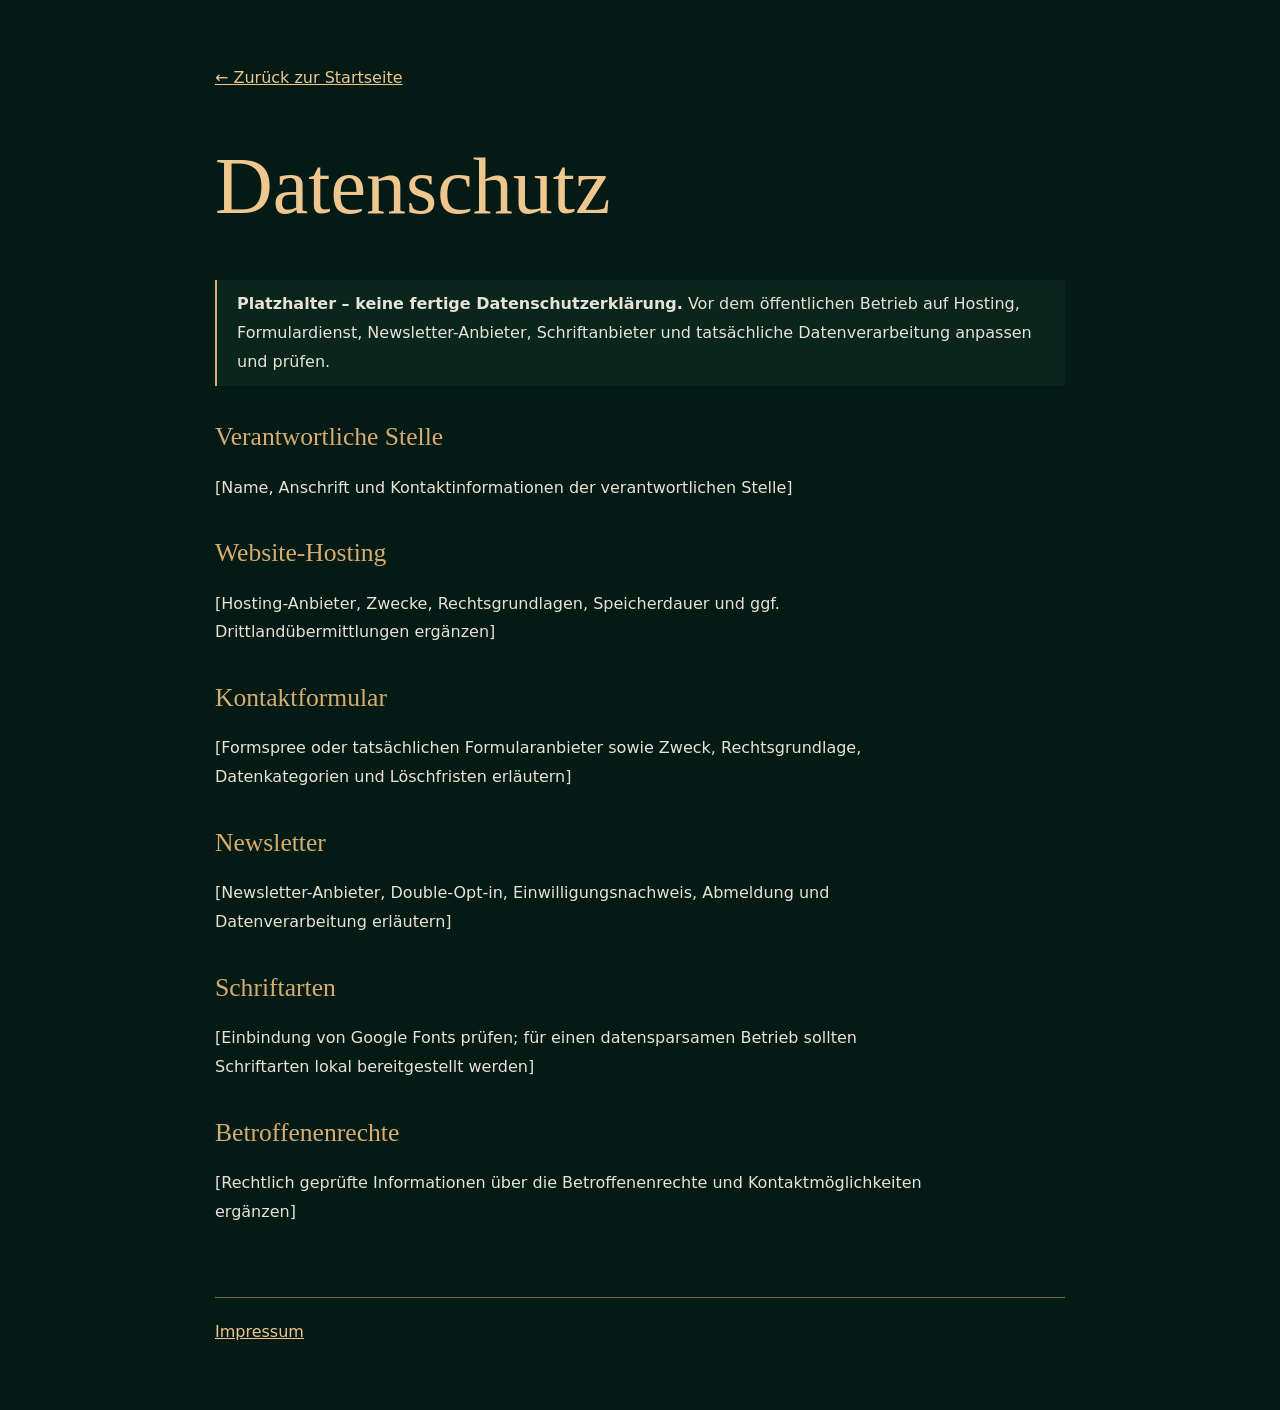
==== datenschutz.html @ e6fae236 "feat: responsive Jule Rothe website with automated portfolio gallery" ====
<!doctype html>
<html lang="de"><head><meta charset="utf-8"><meta name="viewport" content="width=device-width,initial-scale=1"><meta name="robots" content="noindex"><title>Datenschutz | Jule Rothe</title><style>
  :root{color-scheme:dark}body{margin:0;background:#041a15;color:#e8e2d7;font:16px/1.8 system-ui,sans-serif}
  .wrap{max-width:850px;margin:0 auto;padding:64px 24px}
  h1{font:500 clamp(3rem,8vw,5rem)/1 Georgia,serif;color:#efc68d}
  h2{color:#d6ac70;font:500 1.6rem Georgia,serif;margin-top:36px}
  a{color:#efc68d}p{max-width:70ch}.note{border-left:2px solid #d6ac70;padding:10px 20px;background:#09251c}
  footer{border-top:1px solid #7c694d;margin-top:70px;padding-top:20px}
</style></head>
<body><div class="wrap"><a href="./index.html">← Zurück zur Startseite</a><h1>Datenschutz</h1>
<div class="note"><strong>Platzhalter – keine fertige Datenschutzerklärung.</strong> Vor dem öffentlichen Betrieb auf Hosting, Formulardienst, Newsletter-Anbieter, Schriftanbieter und tatsächliche Datenverarbeitung anpassen und prüfen.</div>
<h2>Verantwortliche Stelle</h2><p>[Name, Anschrift und Kontaktinformationen der verantwortlichen Stelle]</p>
<h2>Website-Hosting</h2><p>[Hosting-Anbieter, Zwecke, Rechtsgrundlagen, Speicherdauer und ggf. Drittlandübermittlungen ergänzen]</p>
<h2>Kontaktformular</h2><p>[Formspree oder tatsächlichen Formularanbieter sowie Zweck, Rechtsgrundlage, Datenkategorien und Löschfristen erläutern]</p>
<h2>Newsletter</h2><p>[Newsletter-Anbieter, Double-Opt-in, Einwilligungsnachweis, Abmeldung und Datenverarbeitung erläutern]</p>
<h2>Schriftarten</h2><p>[Einbindung von Google Fonts prüfen; für einen datensparsamen Betrieb sollten Schriftarten lokal bereitgestellt werden]</p>
<h2>Betroffenenrechte</h2><p>[Rechtlich geprüfte Informationen über die Betroffenenrechte und Kontaktmöglichkeiten ergänzen]</p>
<footer><a href="./impressum.html">Impressum</a></footer></div></body></html>
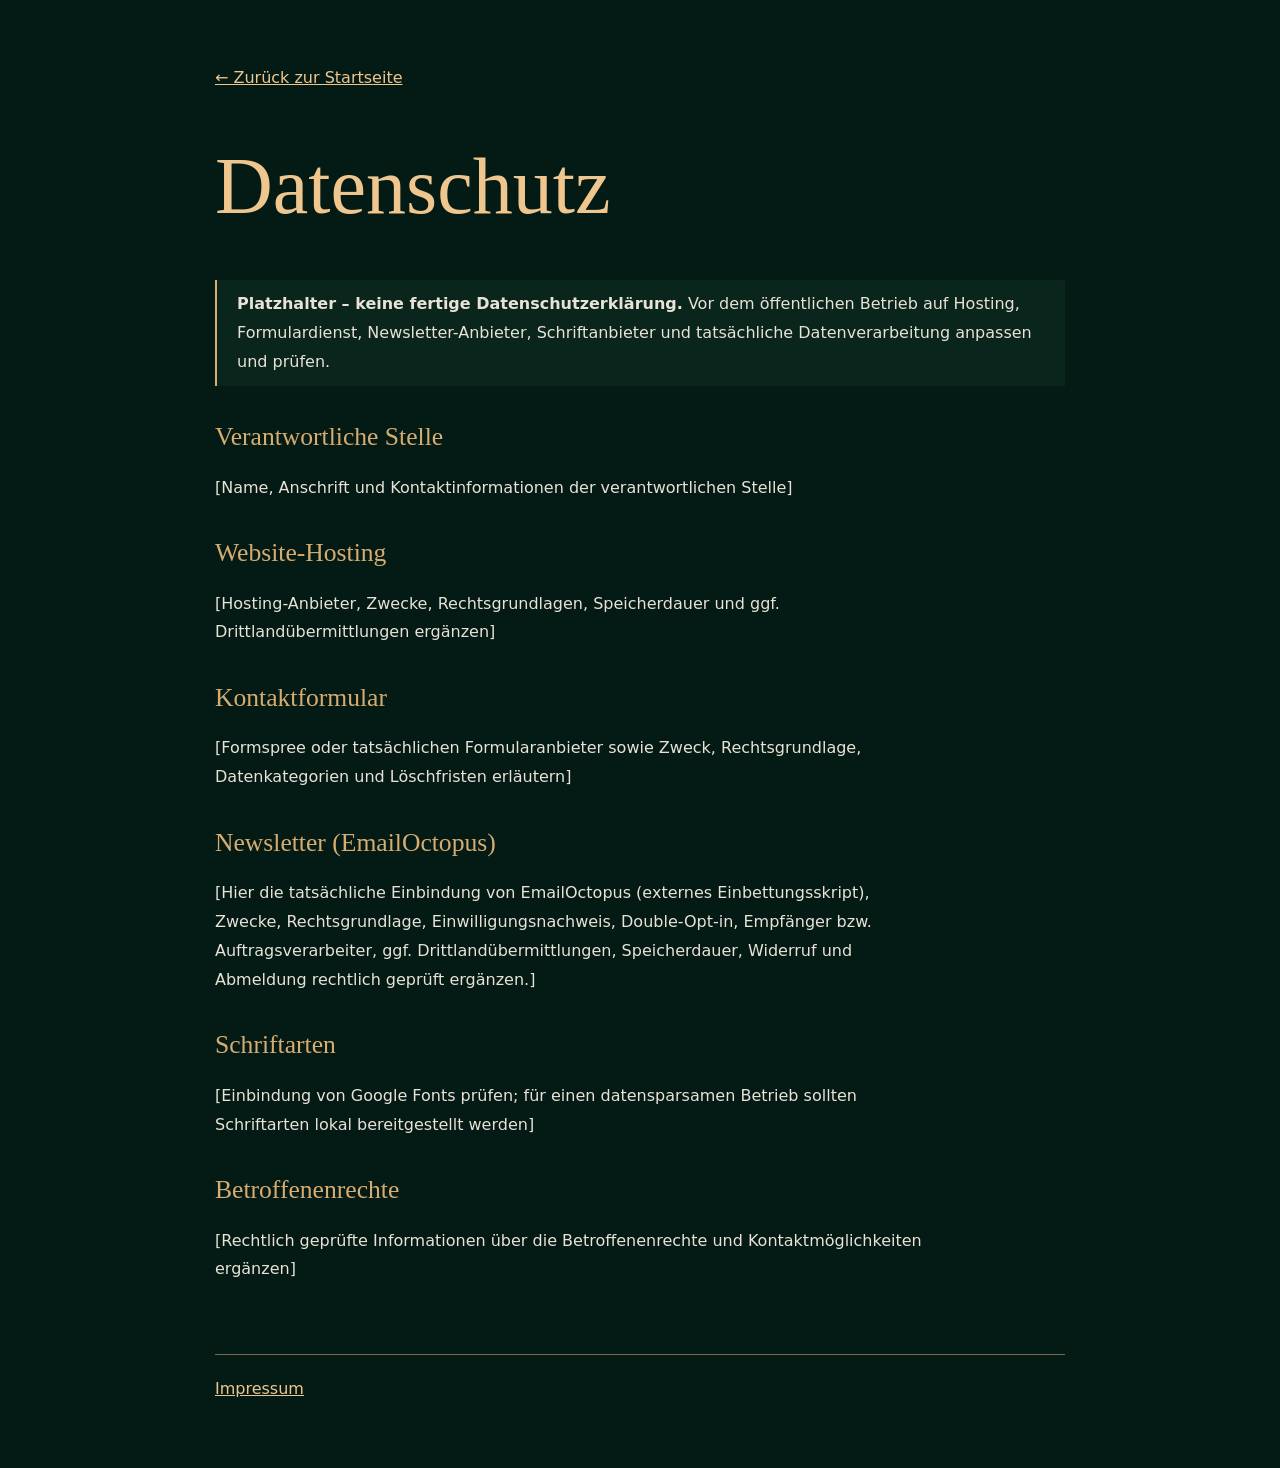
==== commit a119084c: "feat: integrate EmailOctopus newsletter inline signup form" ====
--- a/datenschutz.html
+++ b/datenschutz.html
@@ -12,7 +12,7 @@
 <h2>Verantwortliche Stelle</h2><p>[Name, Anschrift und Kontaktinformationen der verantwortlichen Stelle]</p>
 <h2>Website-Hosting</h2><p>[Hosting-Anbieter, Zwecke, Rechtsgrundlagen, Speicherdauer und ggf. Drittlandübermittlungen ergänzen]</p>
 <h2>Kontaktformular</h2><p>[Formspree oder tatsächlichen Formularanbieter sowie Zweck, Rechtsgrundlage, Datenkategorien und Löschfristen erläutern]</p>
-<h2>Newsletter</h2><p>[Newsletter-Anbieter, Double-Opt-in, Einwilligungsnachweis, Abmeldung und Datenverarbeitung erläutern]</p>
+<h2>Newsletter (EmailOctopus)</h2><p>[Hier die tatsächliche Einbindung von EmailOctopus (externes Einbettungsskript), Zwecke, Rechtsgrundlage, Einwilligungsnachweis, Double-Opt-in, Empfänger bzw. Auftragsverarbeiter, ggf. Drittlandübermittlungen, Speicherdauer, Widerruf und Abmeldung rechtlich geprüft ergänzen.]</p>
 <h2>Schriftarten</h2><p>[Einbindung von Google Fonts prüfen; für einen datensparsamen Betrieb sollten Schriftarten lokal bereitgestellt werden]</p>
 <h2>Betroffenenrechte</h2><p>[Rechtlich geprüfte Informationen über die Betroffenenrechte und Kontaktmöglichkeiten ergänzen]</p>
 <footer><a href="./impressum.html">Impressum</a></footer></div></body></html>
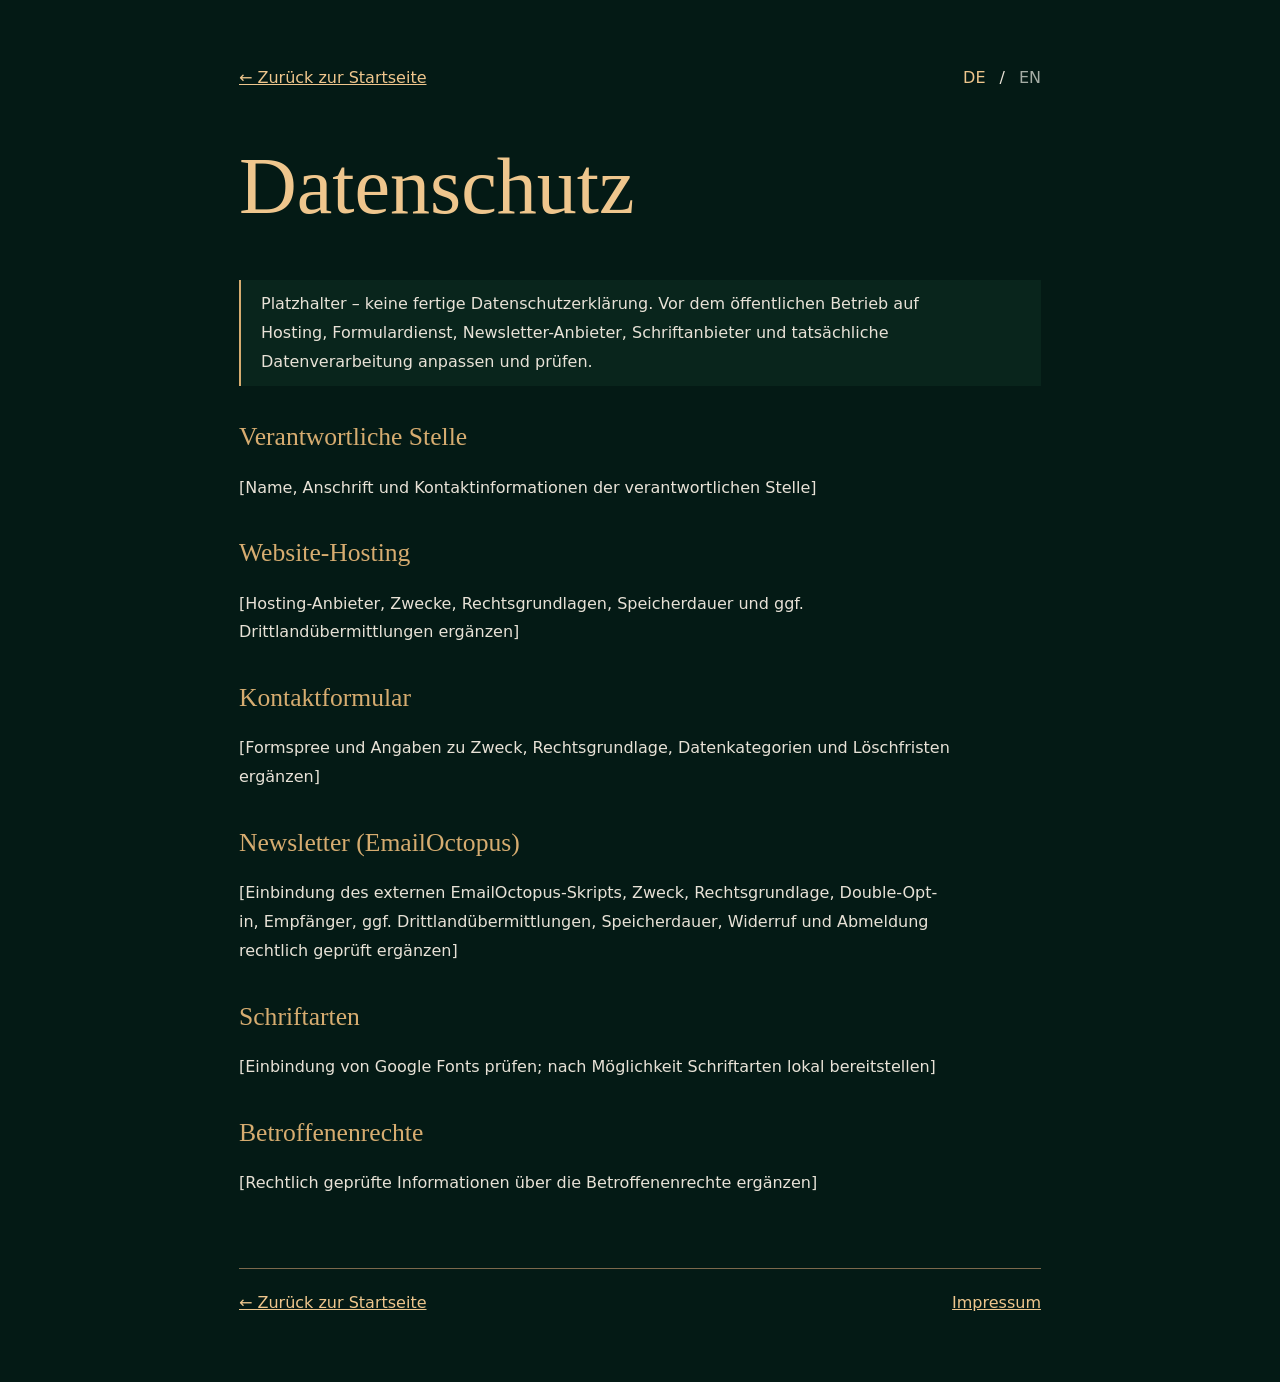
==== commit f37225a3: "feat: bilingual DE/EN website with JSON translations and locale-aware gallery (#4)" ====
--- a/datenschutz.html
+++ b/datenschutz.html
@@ -1,18 +1,41 @@
 <!doctype html>
-<html lang="de"><head><meta charset="utf-8"><meta name="viewport" content="width=device-width,initial-scale=1"><meta name="robots" content="noindex"><title>Datenschutz | Jule Rothe</title><style>
-  :root{color-scheme:dark}body{margin:0;background:#041a15;color:#e8e2d7;font:16px/1.8 system-ui,sans-serif}
-  .wrap{max-width:850px;margin:0 auto;padding:64px 24px}
-  h1{font:500 clamp(3rem,8vw,5rem)/1 Georgia,serif;color:#efc68d}
-  h2{color:#d6ac70;font:500 1.6rem Georgia,serif;margin-top:36px}
-  a{color:#efc68d}p{max-width:70ch}.note{border-left:2px solid #d6ac70;padding:10px 20px;background:#09251c}
-  footer{border-top:1px solid #7c694d;margin-top:70px;padding-top:20px}
-</style></head>
-<body><div class="wrap"><a href="./index.html">← Zurück zur Startseite</a><h1>Datenschutz</h1>
-<div class="note"><strong>Platzhalter – keine fertige Datenschutzerklärung.</strong> Vor dem öffentlichen Betrieb auf Hosting, Formulardienst, Newsletter-Anbieter, Schriftanbieter und tatsächliche Datenverarbeitung anpassen und prüfen.</div>
-<h2>Verantwortliche Stelle</h2><p>[Name, Anschrift und Kontaktinformationen der verantwortlichen Stelle]</p>
-<h2>Website-Hosting</h2><p>[Hosting-Anbieter, Zwecke, Rechtsgrundlagen, Speicherdauer und ggf. Drittlandübermittlungen ergänzen]</p>
-<h2>Kontaktformular</h2><p>[Formspree oder tatsächlichen Formularanbieter sowie Zweck, Rechtsgrundlage, Datenkategorien und Löschfristen erläutern]</p>
-<h2>Newsletter (EmailOctopus)</h2><p>[Hier die tatsächliche Einbindung von EmailOctopus (externes Einbettungsskript), Zwecke, Rechtsgrundlage, Einwilligungsnachweis, Double-Opt-in, Empfänger bzw. Auftragsverarbeiter, ggf. Drittlandübermittlungen, Speicherdauer, Widerruf und Abmeldung rechtlich geprüft ergänzen.]</p>
-<h2>Schriftarten</h2><p>[Einbindung von Google Fonts prüfen; für einen datensparsamen Betrieb sollten Schriftarten lokal bereitgestellt werden]</p>
-<h2>Betroffenenrechte</h2><p>[Rechtlich geprüfte Informationen über die Betroffenenrechte und Kontaktmöglichkeiten ergänzen]</p>
-<footer><a href="./impressum.html">Impressum</a></footer></div></body></html>+<html lang="de"><head>
+<meta charset="utf-8"><meta name="viewport" content="width=device-width,initial-scale=1">
+<meta name="robots" content="noindex"><title>Datenschutz | Jule Rothe</title>
+<style>:root{color-scheme:dark}
+*{box-sizing:border-box}
+body{margin:0;background:#041a15;color:#e8e2d7;font:16px/1.8 system-ui,sans-serif}
+.wrap{max-width:850px;margin:0 auto;padding:64px 24px}
+h1{font:500 clamp(3rem,8vw,5rem)/1 Georgia,serif;color:#efc68d}
+h2{color:#d6ac70;font:500 1.6rem Georgia,serif;margin-top:36px}
+a{color:#efc68d}
+p{max-width:70ch;white-space:pre-line}
+.note{border-left:2px solid #d6ac70;padding:10px 20px;background:#09251c}
+.note p{margin:0}
+footer{border-top:1px solid #7c694d;margin-top:70px;padding-top:20px;display:flex;justify-content:space-between;gap:14px;flex-wrap:wrap}
+.language-switch{display:flex;align-items:center;gap:14px}
+.language-switch a{color:#a5ada5;text-decoration:none}
+.language-switch a[aria-current="true"],.language-switch a:hover{color:#efc68d}
+header{display:flex;align-items:center;justify-content:space-between;gap:20px;flex-wrap:wrap}
+</style>
+<script type="module" src="./i18n.js"></script>
+</head><body data-page-title="legal.privacy.title">
+<div class="wrap">
+<header><a href="./index.html" data-localized-link data-i18n="legal.home">← Zurück zur Startseite</a>
+<div class="language-switch" role="group" data-i18n-aria-label="language.label" aria-label="Sprache wählen">
+<a href="?lang=de" data-lang-switch="de" lang="de" hreflang="de" data-i18n-aria-label="language.de" aria-label="Deutsch" aria-current="true">DE</a>
+<span aria-hidden="true">/</span><a href="?lang=en" data-lang-switch="en" lang="en" hreflang="en" data-i18n-aria-label="language.en" aria-label="Englisch">EN</a>
+</div></header>
+<main>
+<h1 data-i18n="legal.privacy.title">Datenschutz</h1>
+<div class="note"><p data-i18n="legal.privacy.warning">Platzhalter – keine fertige Datenschutzerklärung. Vor dem öffentlichen Betrieb auf Hosting, Formulardienst, Newsletter-Anbieter, Schriftanbieter und tatsächliche Datenverarbeitung anpassen und prüfen.</p></div>
+<section><h2 data-i18n="legal.privacy.ownerHeading">Verantwortliche Stelle</h2><p data-i18n="legal.privacy.ownerText">[Name, Anschrift und Kontaktinformationen der verantwortlichen Stelle]</p></section>
+<section><h2 data-i18n="legal.privacy.hostingHeading">Website-Hosting</h2><p data-i18n="legal.privacy.hostingText">[Hosting-Anbieter, Zwecke, Rechtsgrundlagen, Speicherdauer und ggf. Drittlandübermittlungen ergänzen]</p></section>
+<section><h2 data-i18n="legal.privacy.contactHeading">Kontaktformular</h2><p data-i18n="legal.privacy.contactText">[Formspree und Angaben zu Zweck, Rechtsgrundlage, Datenkategorien und Löschfristen ergänzen]</p></section>
+<section><h2 data-i18n="legal.privacy.newsletterHeading">Newsletter (EmailOctopus)</h2><p data-i18n="legal.privacy.newsletterText">[Einbindung des externen EmailOctopus-Skripts, Zweck, Rechtsgrundlage, Double-Opt-in, Empfänger, ggf. Drittlandübermittlungen, Speicherdauer, Widerruf und Abmeldung rechtlich geprüft ergänzen]</p></section>
+<section><h2 data-i18n="legal.privacy.fontsHeading">Schriftarten</h2><p data-i18n="legal.privacy.fontsText">[Einbindung von Google Fonts prüfen; nach Möglichkeit Schriftarten lokal bereitstellen]</p></section>
+<section><h2 data-i18n="legal.privacy.rightsHeading">Betroffenenrechte</h2><p data-i18n="legal.privacy.rightsText">[Rechtlich geprüfte Informationen über die Betroffenenrechte ergänzen]</p></section>
+</main>
+<footer><a href="./index.html" data-localized-link data-i18n="legal.home">← Zurück zur Startseite</a>
+<a href="./impressum.html" data-localized-link data-i18n="footer.imprint">Impressum</a></footer>
+</div></body></html>
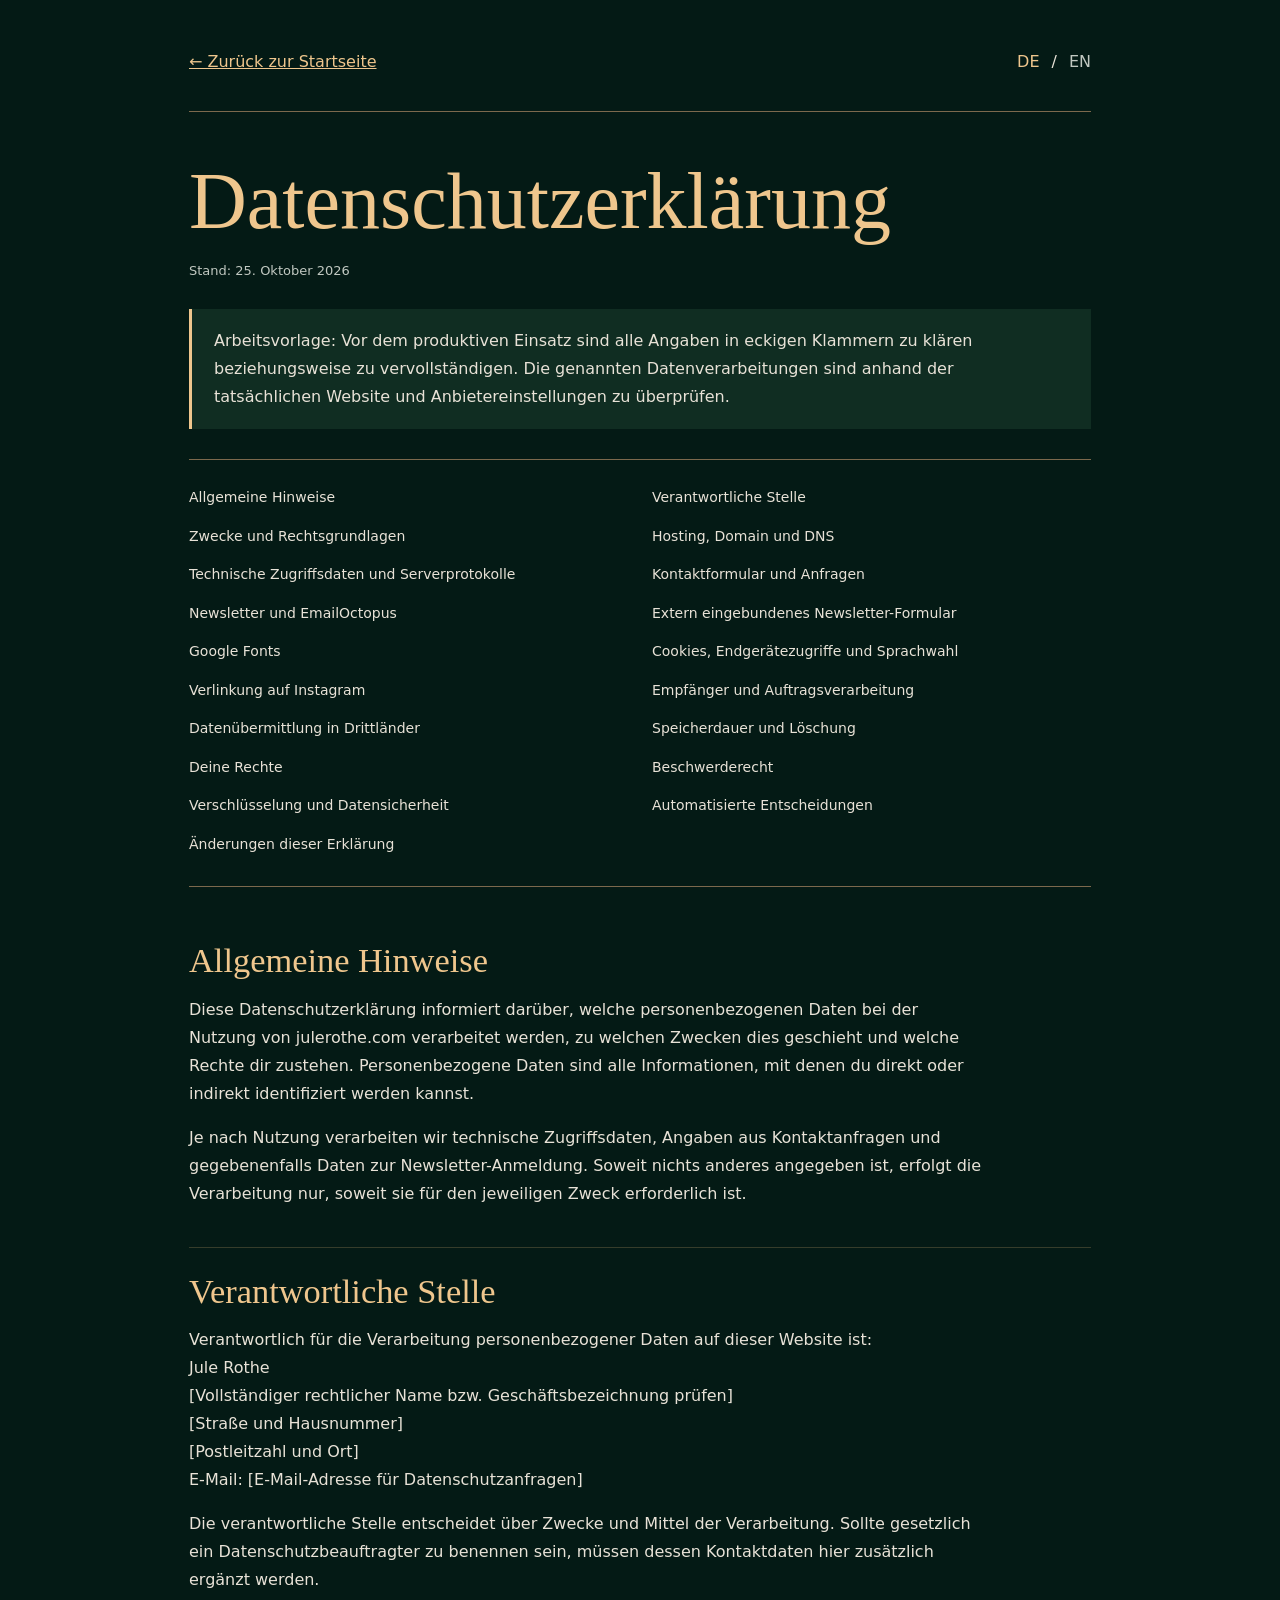
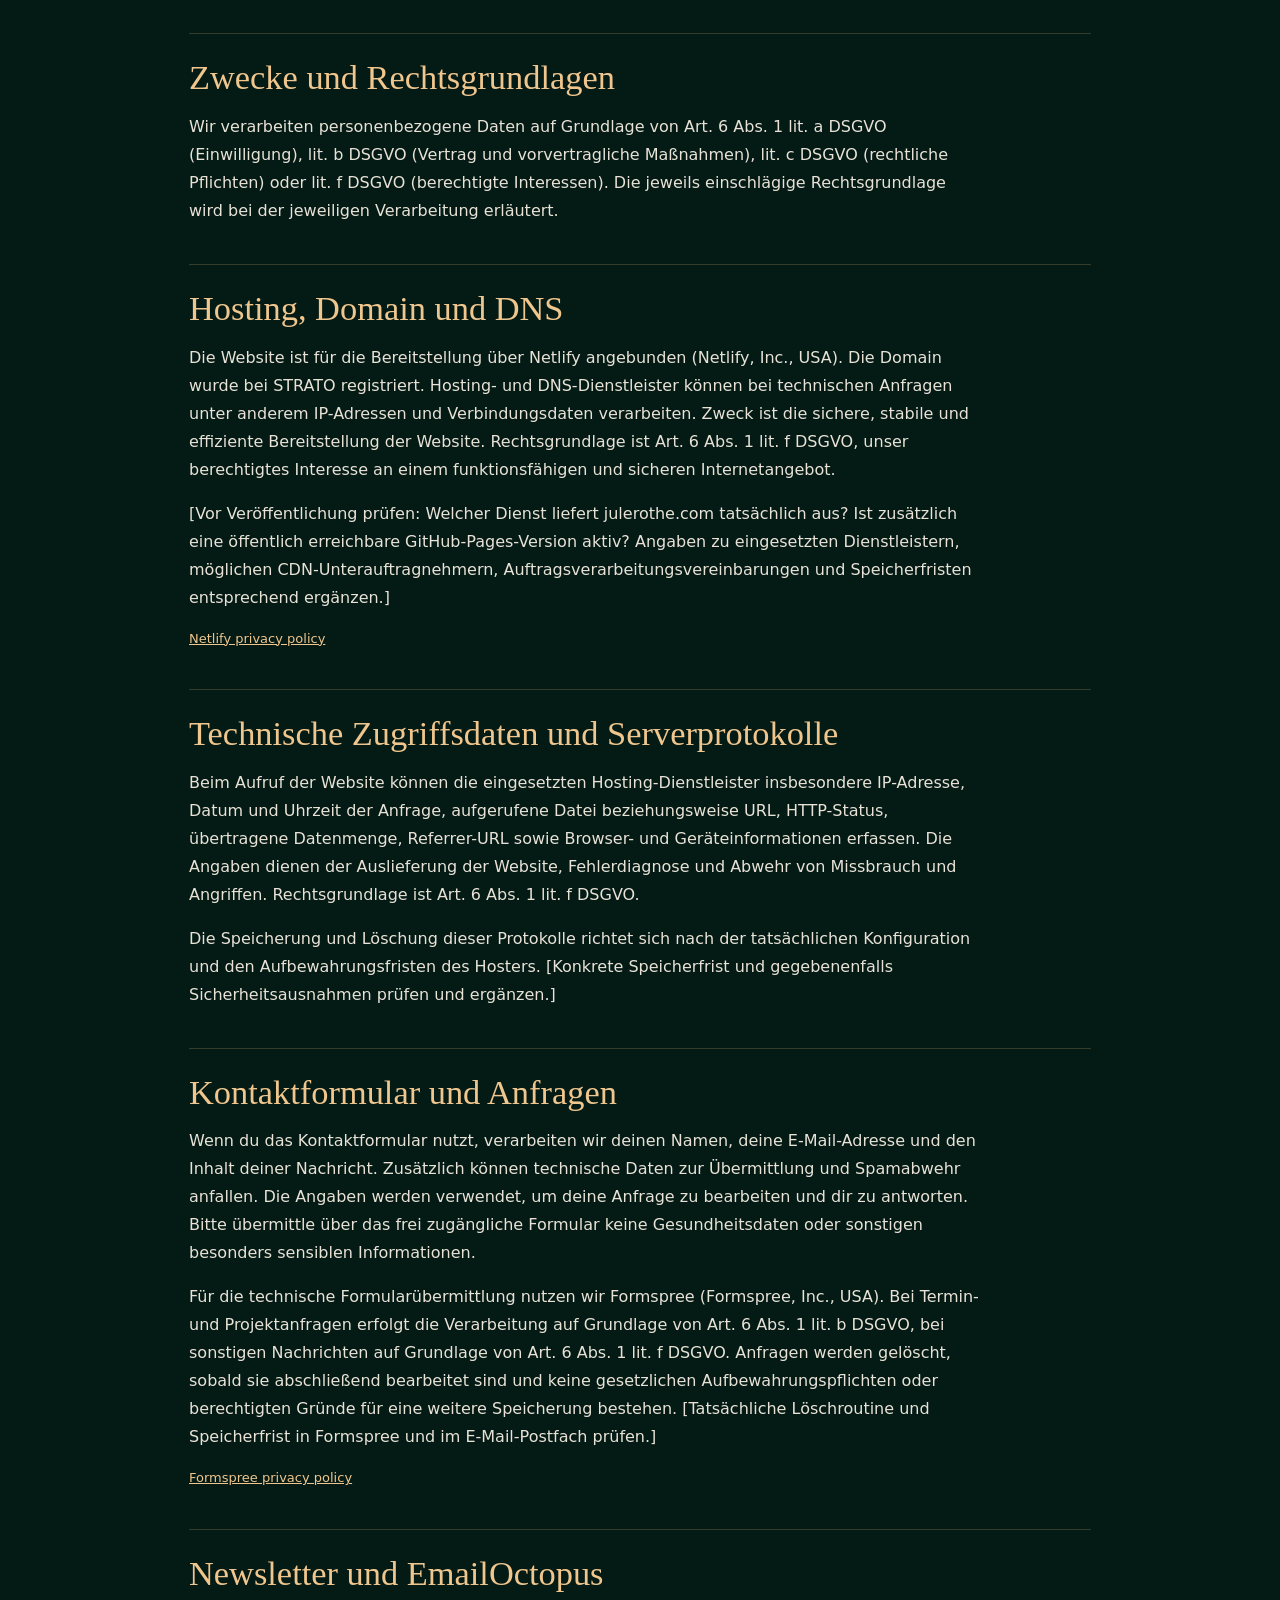
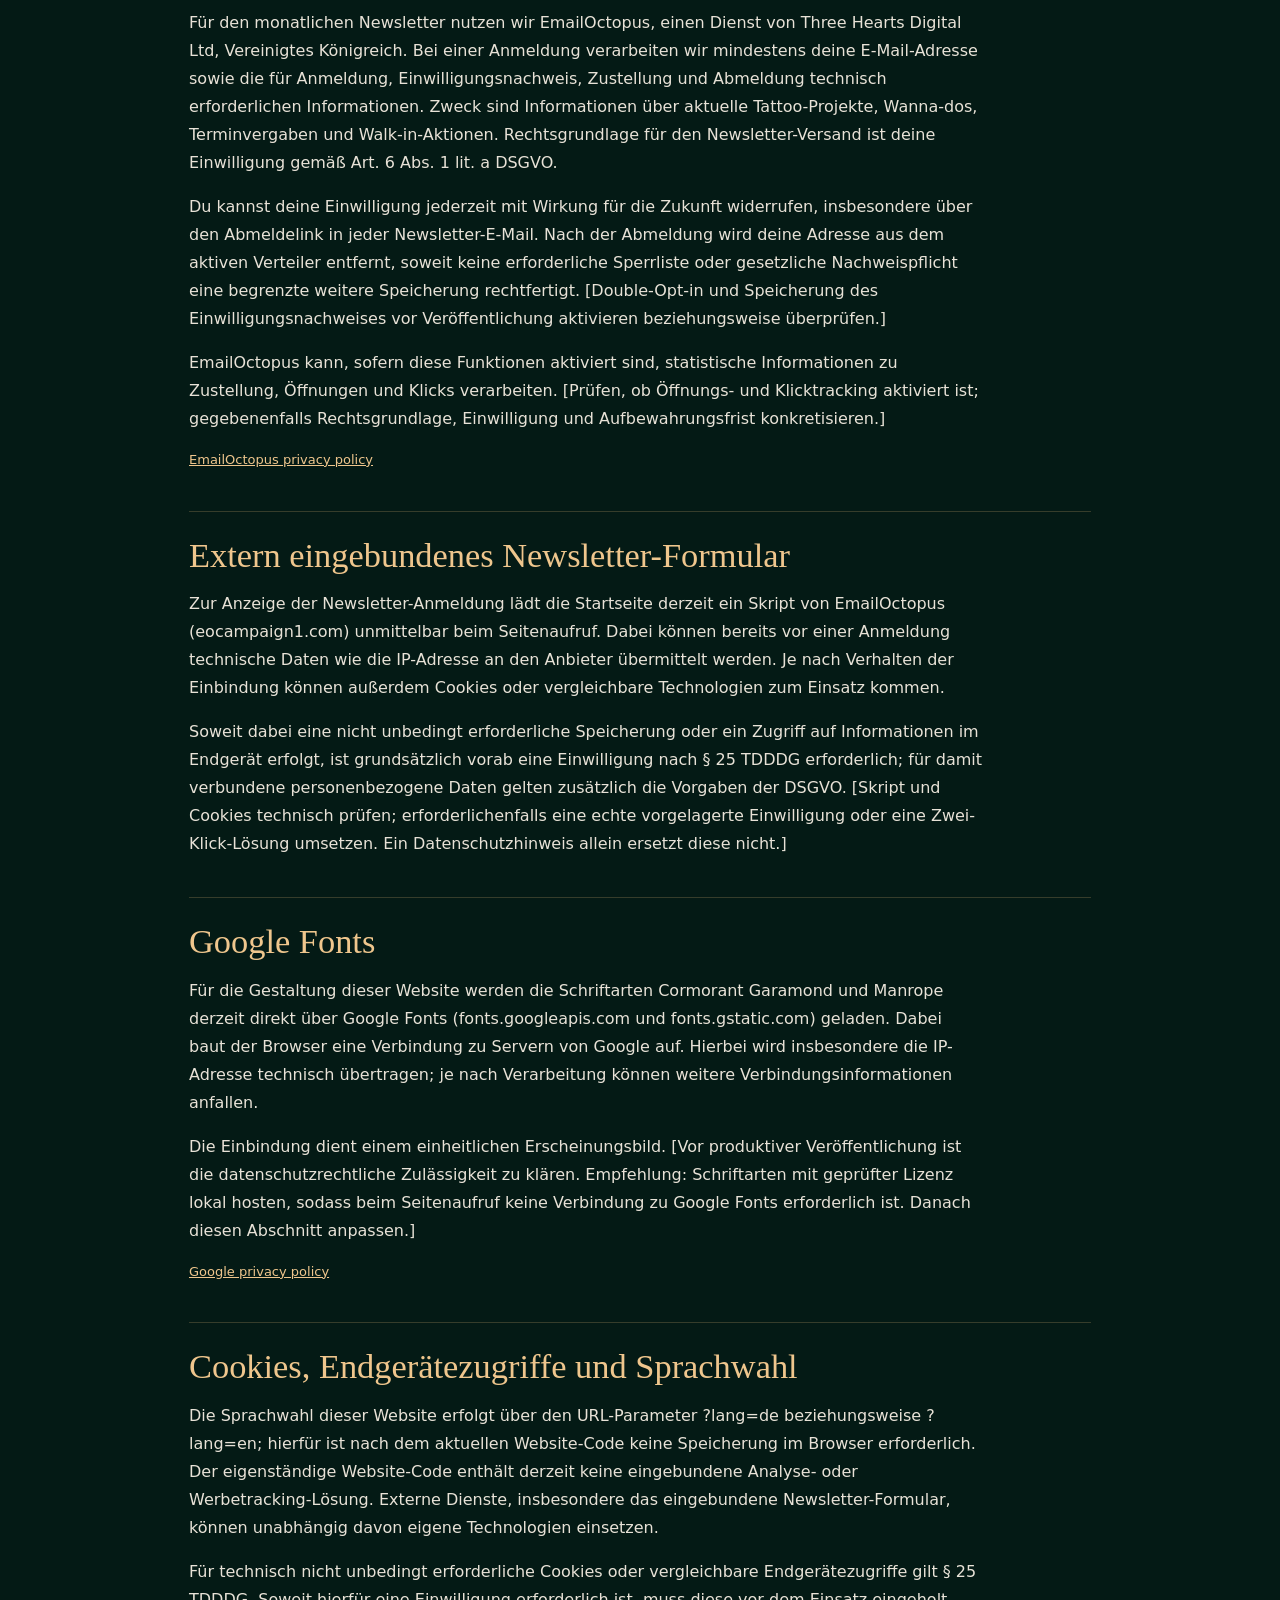
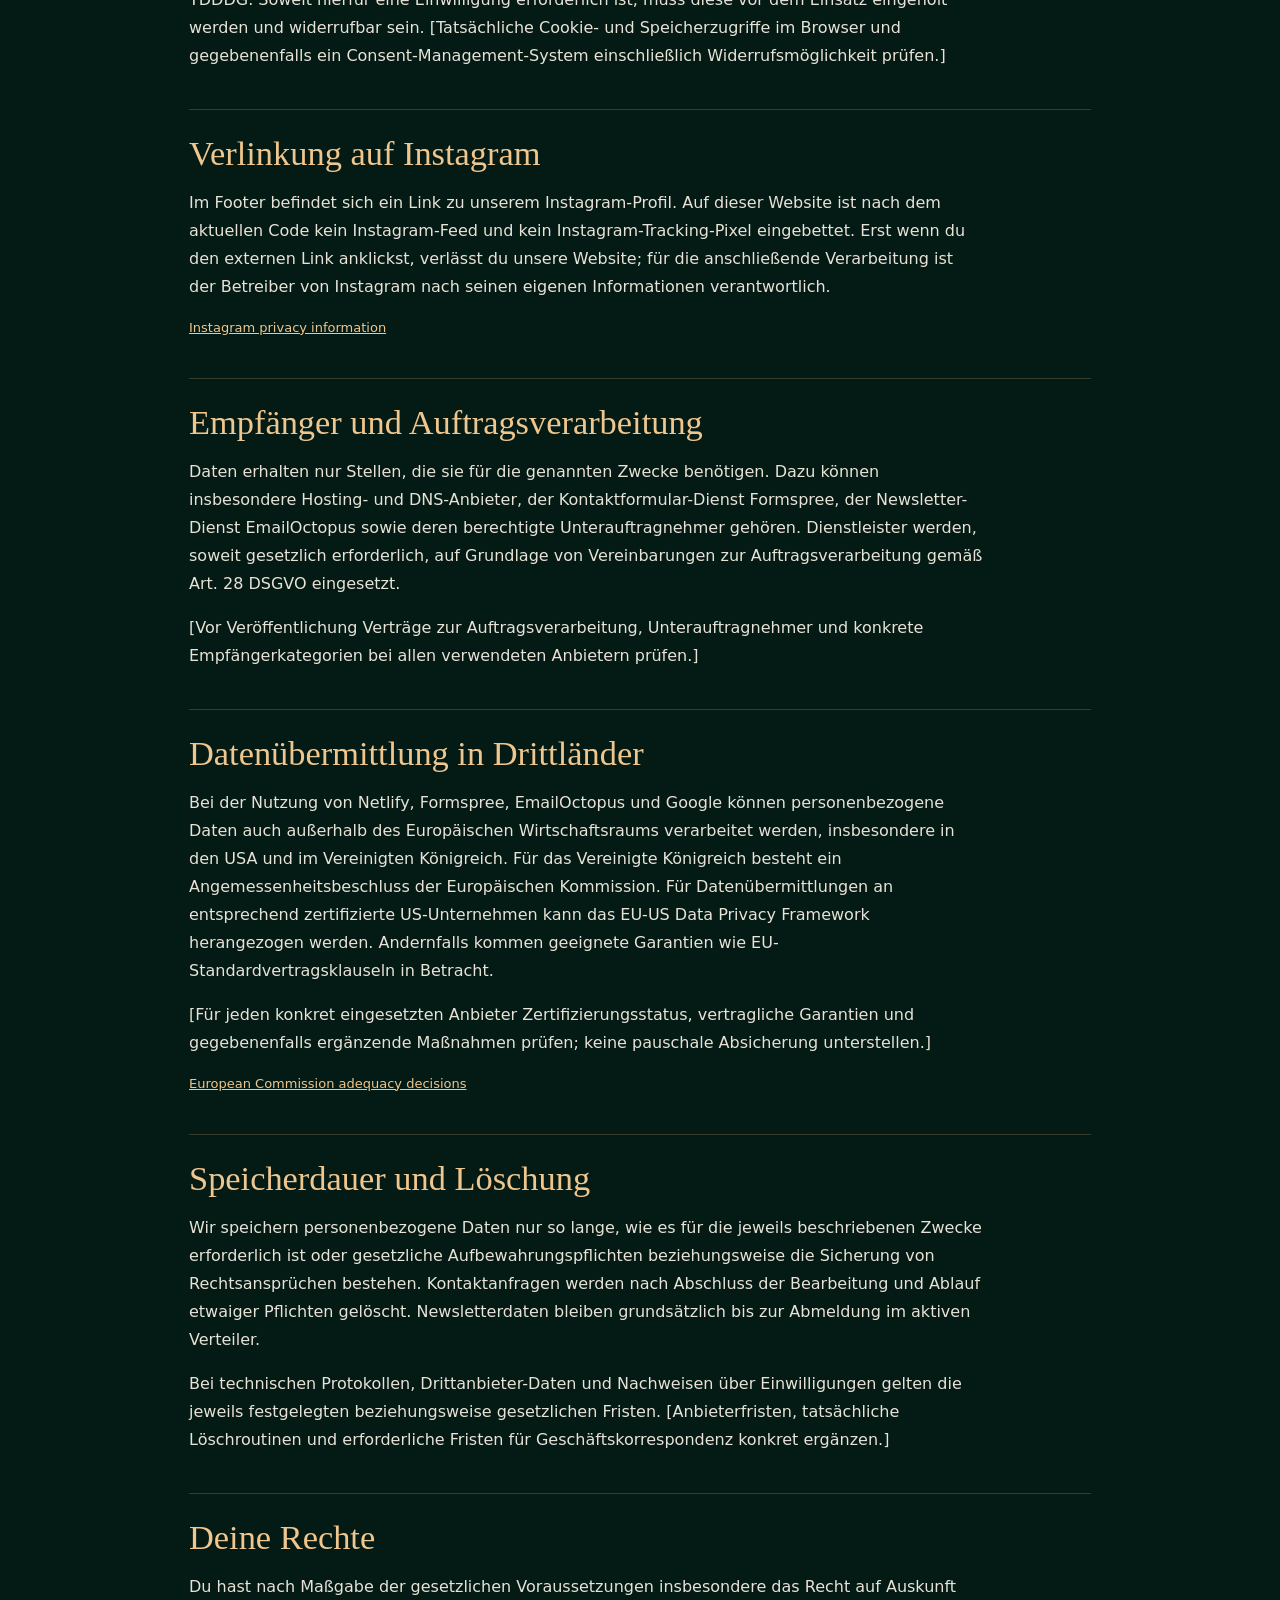
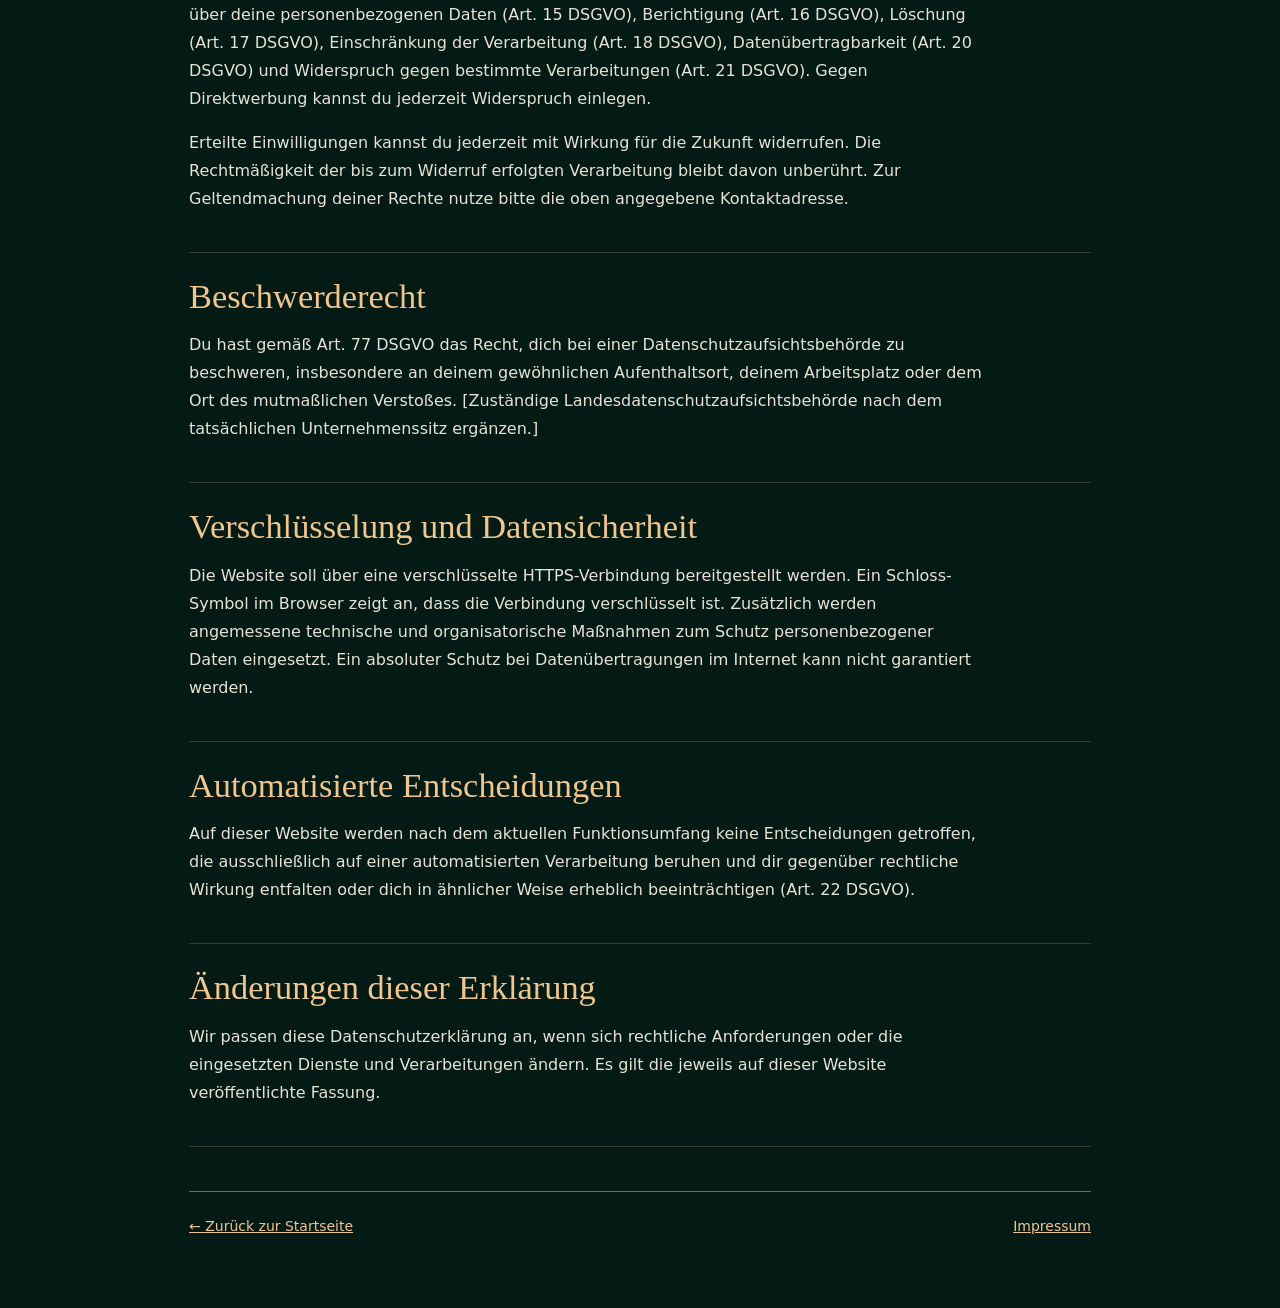
==== commit e099306b: "Draft comprehensive bilingual privacy notice for website services" ====
--- a/datenschutz.html
+++ b/datenschutz.html
@@ -1,41 +1,183 @@
 <!doctype html>
-<html lang="de"><head>
-<meta charset="utf-8"><meta name="viewport" content="width=device-width,initial-scale=1">
-<meta name="robots" content="noindex"><title>Datenschutz | Jule Rothe</title>
-<style>:root{color-scheme:dark}
-*{box-sizing:border-box}
-body{margin:0;background:#041a15;color:#e8e2d7;font:16px/1.8 system-ui,sans-serif}
-.wrap{max-width:850px;margin:0 auto;padding:64px 24px}
-h1{font:500 clamp(3rem,8vw,5rem)/1 Georgia,serif;color:#efc68d}
-h2{color:#d6ac70;font:500 1.6rem Georgia,serif;margin-top:36px}
-a{color:#efc68d}
-p{max-width:70ch;white-space:pre-line}
-.note{border-left:2px solid #d6ac70;padding:10px 20px;background:#09251c}
-.note p{margin:0}
-footer{border-top:1px solid #7c694d;margin-top:70px;padding-top:20px;display:flex;justify-content:space-between;gap:14px;flex-wrap:wrap}
-.language-switch{display:flex;align-items:center;gap:14px}
-.language-switch a{color:#a5ada5;text-decoration:none}
-.language-switch a[aria-current="true"],.language-switch a:hover{color:#efc68d}
-header{display:flex;align-items:center;justify-content:space-between;gap:20px;flex-wrap:wrap}
-</style>
-<script type="module" src="./i18n.js"></script>
-</head><body data-page-title="legal.privacy.title">
+<html lang="de">
+<head>
+  <meta charset="utf-8">
+  <meta name="viewport" content="width=device-width,initial-scale=1">
+  <meta name="robots" content="noindex">
+  <meta name="description" data-i18n-content="legal.privacy.metaDescription" content="Informationen zum Datenschutz auf julerothe.com">
+  <title>Datenschutz | Jule Rothe</title>
+  <link rel="icon" type="image/svg+xml" href="./favicon.svg">
+  <style>
+  :root{color-scheme:dark;--bg:#041a15;--gold:#efc68d;--text:#e8e2d7;--muted:#c1c8c1;--rule:#7c694d}
+  *{box-sizing:border-box}
+  html{scroll-behavior:smooth}
+  body{margin:0;background:var(--bg);color:var(--text);font:16px/1.75 system-ui,-apple-system,Arial,sans-serif}
+  .wrap{max-width:950px;margin:0 auto;padding:48px 24px 70px}
+  header,footer{display:flex;align-items:center;justify-content:space-between;gap:16px;flex-wrap:wrap}
+  header{padding-bottom:35px;border-bottom:1px solid var(--rule)}
+  h1,h2{font-family:Georgia,serif;font-weight:500;line-height:1.18}
+  h1{font-size:clamp(3rem,7vw,5rem);color:var(--gold);margin:42px 0 12px}
+  h2{font-size:clamp(1.55rem,3vw,2.15rem);color:var(--gold);margin:0 0 15px}
+  a{color:var(--gold)}
+  a:hover{text-decoration:none}
+  p{max-width:78ch;margin:0 0 16px;white-space:pre-line;overflow-wrap:anywhere}
+  .date{color:var(--muted);font-size:13px;margin-bottom:22px}
+  .notice{border-left:3px solid var(--gold);background:#102d22;padding:18px 22px;margin:26px 0 30px}
+  .notice p{margin:0}
+  .toc{display:grid;grid-template-columns:repeat(2,minmax(0,1fr));gap:4px 24px;padding:20px 0 25px;margin:30px 0;border-block:1px solid var(--rule)}
+  .toc a{color:var(--text);text-decoration:none;font-size:14px;padding:5px 0}
+  .toc a:hover,.toc a:focus-visible{color:var(--gold);text-decoration:underline}
+  section{padding:23px 0;scroll-margin-top:24px;border-bottom:1px solid rgba(214,172,112,.24)}
+  .source{font-size:13px;color:var(--muted);margin-top:15px}
+  .language-switch{display:flex;gap:12px;align-items:center}
+  .language-switch a{color:var(--muted);text-decoration:none}
+  .language-switch a[aria-current="true"],.language-switch a:hover{color:var(--gold)}
+  footer{margin-top:44px;border-top:1px solid var(--rule);padding-top:22px;font-size:14px}
+  @media(max-width:600px){.wrap{padding:25px 18px 48px}.toc{grid-template-columns:1fr}.notice{padding:15px}}
+  </style>
+  <script type="module" src="./i18n.js"></script>
+</head>
+<body data-page-title="legal.privacy.title">
 <div class="wrap">
-<header><a href="./index.html" data-localized-link data-i18n="legal.home">← Zurück zur Startseite</a>
-<div class="language-switch" role="group" data-i18n-aria-label="language.label" aria-label="Sprache wählen">
-<a href="?lang=de" data-lang-switch="de" lang="de" hreflang="de" data-i18n-aria-label="language.de" aria-label="Deutsch" aria-current="true">DE</a>
-<span aria-hidden="true">/</span><a href="?lang=en" data-lang-switch="en" lang="en" hreflang="en" data-i18n-aria-label="language.en" aria-label="Englisch">EN</a>
-</div></header>
+<header>
+  <a href="./index.html" data-localized-link data-i18n="legal.home">← Zurück zur Startseite</a>
+  <div class="language-switch" role="group" data-i18n-aria-label="language.label" aria-label="Sprache wählen">
+    <a href="?lang=de" data-lang-switch="de" lang="de" hreflang="de" data-i18n-aria-label="language.de" aria-label="Deutsch" aria-current="true">DE</a>
+    <span aria-hidden="true">/</span>
+    <a href="?lang=en" data-lang-switch="en" lang="en" hreflang="en" data-i18n-aria-label="language.en" aria-label="Englisch">EN</a>
+  </div>
+</header>
 <main>
-<h1 data-i18n="legal.privacy.title">Datenschutz</h1>
-<div class="note"><p data-i18n="legal.privacy.warning">Platzhalter – keine fertige Datenschutzerklärung. Vor dem öffentlichen Betrieb auf Hosting, Formulardienst, Newsletter-Anbieter, Schriftanbieter und tatsächliche Datenverarbeitung anpassen und prüfen.</p></div>
-<section><h2 data-i18n="legal.privacy.ownerHeading">Verantwortliche Stelle</h2><p data-i18n="legal.privacy.ownerText">[Name, Anschrift und Kontaktinformationen der verantwortlichen Stelle]</p></section>
-<section><h2 data-i18n="legal.privacy.hostingHeading">Website-Hosting</h2><p data-i18n="legal.privacy.hostingText">[Hosting-Anbieter, Zwecke, Rechtsgrundlagen, Speicherdauer und ggf. Drittlandübermittlungen ergänzen]</p></section>
-<section><h2 data-i18n="legal.privacy.contactHeading">Kontaktformular</h2><p data-i18n="legal.privacy.contactText">[Formspree und Angaben zu Zweck, Rechtsgrundlage, Datenkategorien und Löschfristen ergänzen]</p></section>
-<section><h2 data-i18n="legal.privacy.newsletterHeading">Newsletter (EmailOctopus)</h2><p data-i18n="legal.privacy.newsletterText">[Einbindung des externen EmailOctopus-Skripts, Zweck, Rechtsgrundlage, Double-Opt-in, Empfänger, ggf. Drittlandübermittlungen, Speicherdauer, Widerruf und Abmeldung rechtlich geprüft ergänzen]</p></section>
-<section><h2 data-i18n="legal.privacy.fontsHeading">Schriftarten</h2><p data-i18n="legal.privacy.fontsText">[Einbindung von Google Fonts prüfen; nach Möglichkeit Schriftarten lokal bereitstellen]</p></section>
-<section><h2 data-i18n="legal.privacy.rightsHeading">Betroffenenrechte</h2><p data-i18n="legal.privacy.rightsText">[Rechtlich geprüfte Informationen über die Betroffenenrechte ergänzen]</p></section>
+  <h1 data-i18n="legal.privacy.title">Datenschutzerklärung</h1>
+  <p class="date" data-i18n="legal.privacy.updated">Stand: 25. Oktober 2026</p>
+  <div class="notice"><p data-i18n="legal.privacy.warning">Arbeitsvorlage: Vor dem produktiven Einsatz sind die gekennzeichneten Angaben zu ergänzen und die beschriebenen Verarbeitungen anhand der tatsächlichen Website-Konfiguration zu prüfen.</p></div>
+  <nav class="toc" data-i18n-aria-label="legal.privacy.tocLabel" aria-label="Inhaltsverzeichnis">
+    <a href="#overview" data-i18n="legal.privacy.overview.heading">Allgemeine Hinweise</a>
+    <a href="#controller" data-i18n="legal.privacy.controller.heading">Verantwortliche Stelle</a>
+    <a href="#lawful" data-i18n="legal.privacy.lawful.heading">Zwecke und Rechtsgrundlagen</a>
+    <a href="#hosting" data-i18n="legal.privacy.hosting.heading">Hosting, Domain und DNS</a>
+    <a href="#logs" data-i18n="legal.privacy.logs.heading">Technische Zugriffsdaten und Serverprotokolle</a>
+    <a href="#contact" data-i18n="legal.privacy.contact.heading">Kontaktformular und Anfragen</a>
+    <a href="#newsletter" data-i18n="legal.privacy.newsletter.heading">Newsletter und EmailOctopus</a>
+    <a href="#embed" data-i18n="legal.privacy.embed.heading">Extern eingebundenes Newsletter-Formular</a>
+    <a href="#fonts" data-i18n="legal.privacy.fonts.heading">Google Fonts</a>
+    <a href="#cookies" data-i18n="legal.privacy.cookies.heading">Cookies, Endgerätezugriffe und Sprachwahl</a>
+    <a href="#instagram" data-i18n="legal.privacy.instagram.heading">Verlinkung auf Instagram</a>
+    <a href="#recipients" data-i18n="legal.privacy.recipients.heading">Empfänger und Auftragsverarbeitung</a>
+    <a href="#transfers" data-i18n="legal.privacy.transfers.heading">Datenübermittlung in Drittländer</a>
+    <a href="#retention" data-i18n="legal.privacy.retention.heading">Speicherdauer und Löschung</a>
+    <a href="#rights" data-i18n="legal.privacy.rights.heading">Deine Rechte</a>
+    <a href="#complaint" data-i18n="legal.privacy.complaint.heading">Beschwerderecht</a>
+    <a href="#security" data-i18n="legal.privacy.security.heading">Verschlüsselung und Datensicherheit</a>
+    <a href="#automation" data-i18n="legal.privacy.automation.heading">Automatisierte Entscheidungen</a>
+    <a href="#updates" data-i18n="legal.privacy.updates.heading">Änderungen dieser Erklärung</a>
+  </nav>
+  <section id="overview" aria-labelledby="overview-heading">
+    <h2 id="overview-heading" data-i18n="legal.privacy.overview.heading">Allgemeine Hinweise</h2>
+    <p data-i18n="legal.privacy.overview.p1">Diese Datenschutzerklärung informiert darüber, welche personenbezogenen Daten bei der Nutzung von julerothe.com verarbeitet werden, zu welchen Zwecken dies geschieht und welche Rechte dir zustehen. Personenbezogene Daten sind alle Informationen, mit denen du direkt oder indirekt identifiziert werden kannst.</p>
+    <p data-i18n="legal.privacy.overview.p2">Je nach Nutzung verarbeiten wir technische Zugriffsdaten, Angaben aus Kontaktanfragen und gegebenenfalls Daten zur Newsletter-Anmeldung. Soweit nichts anderes angegeben ist, erfolgt die Verarbeitung nur, soweit sie für den jeweiligen Zweck erforderlich ist.</p>
+  </section>
+  <section id="controller" aria-labelledby="controller-heading">
+    <h2 id="controller-heading" data-i18n="legal.privacy.controller.heading">Verantwortliche Stelle</h2>
+    <p data-i18n="legal.privacy.controller.p1">Verantwortlich für die Verarbeitung personenbezogener Daten auf dieser Website ist:
+Jule Rothe
+[Vollständiger rechtlicher Name bzw. Geschäftsbezeichnung prüfen]
+[Straße und Hausnummer]
+[Postleitzahl und Ort]
+E-Mail: [E-Mail-Adresse für Datenschutzanfragen]</p>
+    <p data-i18n="legal.privacy.controller.p2">Die verantwortliche Stelle entscheidet über Zwecke und Mittel der Verarbeitung. Sollte gesetzlich ein Datenschutzbeauftragter zu benennen sein, müssen dessen Kontaktdaten hier zusätzlich ergänzt werden.</p>
+  </section>
+  <section id="lawful" aria-labelledby="lawful-heading">
+    <h2 id="lawful-heading" data-i18n="legal.privacy.lawful.heading">Zwecke und Rechtsgrundlagen</h2>
+    <p data-i18n="legal.privacy.lawful.p1">Wir verarbeiten personenbezogene Daten auf Grundlage von Art. 6 Abs. 1 lit. a DSGVO (Einwilligung), lit. b DSGVO (Vertrag und vorvertragliche Maßnahmen), lit. c DSGVO (rechtliche Pflichten) oder lit. f DSGVO (berechtigte Interessen). Die jeweils einschlägige Rechtsgrundlage wird bei der jeweiligen Verarbeitung erläutert.</p>
+  </section>
+  <section id="hosting" aria-labelledby="hosting-heading">
+    <h2 id="hosting-heading" data-i18n="legal.privacy.hosting.heading">Hosting, Domain und DNS</h2>
+    <p data-i18n="legal.privacy.hosting.p1">Die Website ist für die Bereitstellung über Netlify angebunden (Netlify, Inc., USA). Die Domain wurde bei STRATO registriert. Hosting- und DNS-Dienstleister können bei technischen Anfragen unter anderem IP-Adressen und Verbindungsdaten verarbeiten. Zweck ist die sichere, stabile und effiziente Bereitstellung der Website. Rechtsgrundlage ist Art. 6 Abs. 1 lit. f DSGVO, unser berechtigtes Interesse an einem funktionsfähigen und sicheren Internetangebot.</p>
+    <p data-i18n="legal.privacy.hosting.p2">[Vor Veröffentlichung prüfen: Welcher Dienst liefert julerothe.com tatsächlich aus? Ist zusätzlich eine öffentlich erreichbare GitHub-Pages-Version aktiv? Angaben zu eingesetzten Dienstleistern, möglichen CDN-Unterauftragnehmern, Auftragsverarbeitungsvereinbarungen und Speicherfristen entsprechend ergänzen.]</p>
+    <p class="source"><a href="https://www.netlify.com/privacy/" target="_blank" rel="noopener noreferrer" data-i18n="legal.privacy.hosting.link1">Netlify privacy policy</a></p>
+  </section>
+  <section id="logs" aria-labelledby="logs-heading">
+    <h2 id="logs-heading" data-i18n="legal.privacy.logs.heading">Technische Zugriffsdaten und Serverprotokolle</h2>
+    <p data-i18n="legal.privacy.logs.p1">Beim Aufruf der Website können die eingesetzten Hosting-Dienstleister insbesondere IP-Adresse, Datum und Uhrzeit der Anfrage, aufgerufene Datei beziehungsweise URL, HTTP-Status, übertragene Datenmenge, Referrer-URL sowie Browser- und Geräteinformationen erfassen. Die Angaben dienen der Auslieferung der Website, Fehlerdiagnose und Abwehr von Missbrauch und Angriffen. Rechtsgrundlage ist Art. 6 Abs. 1 lit. f DSGVO.</p>
+    <p data-i18n="legal.privacy.logs.p2">Die Speicherung und Löschung dieser Protokolle richtet sich nach der tatsächlichen Konfiguration und den Aufbewahrungsfristen des Hosters. [Konkrete Speicherfrist und gegebenenfalls Sicherheitsausnahmen prüfen und ergänzen.]</p>
+  </section>
+  <section id="contact" aria-labelledby="contact-heading">
+    <h2 id="contact-heading" data-i18n="legal.privacy.contact.heading">Kontaktformular und Anfragen</h2>
+    <p data-i18n="legal.privacy.contact.p1">Wenn du das Kontaktformular nutzt, verarbeiten wir deinen Namen, deine E-Mail-Adresse und den Inhalt deiner Nachricht. Zusätzlich können technische Daten zur Übermittlung und Spamabwehr anfallen. Die Angaben werden verwendet, um deine Anfrage zu bearbeiten und dir zu antworten. Bitte übermittle über das frei zugängliche Formular keine Gesundheitsdaten oder sonstigen besonders sensiblen Informationen.</p>
+    <p data-i18n="legal.privacy.contact.p2">Für die technische Formularübermittlung nutzen wir Formspree (Formspree, Inc., USA). Bei Termin- und Projektanfragen erfolgt die Verarbeitung auf Grundlage von Art. 6 Abs. 1 lit. b DSGVO, bei sonstigen Nachrichten auf Grundlage von Art. 6 Abs. 1 lit. f DSGVO. Anfragen werden gelöscht, sobald sie abschließend bearbeitet sind und keine gesetzlichen Aufbewahrungspflichten oder berechtigten Gründe für eine weitere Speicherung bestehen. [Tatsächliche Löschroutine und Speicherfrist in Formspree und im E-Mail-Postfach prüfen.]</p>
+    <p class="source"><a href="https://formspree.io/legal/privacy-policy/" target="_blank" rel="noopener noreferrer" data-i18n="legal.privacy.contact.link1">Formspree privacy policy</a></p>
+  </section>
+  <section id="newsletter" aria-labelledby="newsletter-heading">
+    <h2 id="newsletter-heading" data-i18n="legal.privacy.newsletter.heading">Newsletter und EmailOctopus</h2>
+    <p data-i18n="legal.privacy.newsletter.p1">Für den monatlichen Newsletter nutzen wir EmailOctopus, einen Dienst von Three Hearts Digital Ltd, Vereinigtes Königreich. Bei einer Anmeldung verarbeiten wir mindestens deine E-Mail-Adresse sowie die für Anmeldung, Einwilligungsnachweis, Zustellung und Abmeldung technisch erforderlichen Informationen. Zweck sind Informationen über aktuelle Tattoo-Projekte, Wanna-dos, Terminvergaben und Walk-in-Aktionen. Rechtsgrundlage für den Newsletter-Versand ist deine Einwilligung gemäß Art. 6 Abs. 1 lit. a DSGVO.</p>
+    <p data-i18n="legal.privacy.newsletter.p2">Du kannst deine Einwilligung jederzeit mit Wirkung für die Zukunft widerrufen, insbesondere über den Abmeldelink in jeder Newsletter-E-Mail. Nach der Abmeldung wird deine Adresse aus dem aktiven Verteiler entfernt, soweit keine erforderliche Sperrliste oder gesetzliche Nachweispflicht eine begrenzte weitere Speicherung rechtfertigt. [Double-Opt-in und Speicherung des Einwilligungsnachweises vor Veröffentlichung aktivieren beziehungsweise überprüfen.]</p>
+    <p data-i18n="legal.privacy.newsletter.p3">EmailOctopus kann, sofern diese Funktionen aktiviert sind, statistische Informationen zu Zustellung, Öffnungen und Klicks verarbeiten. [Prüfen, ob Öffnungs- und Klicktracking aktiviert ist; gegebenenfalls Rechtsgrundlage, Einwilligung und Aufbewahrungsfrist konkretisieren.]</p>
+    <p class="source"><a href="https://emailoctopus.com/legal/privacy" target="_blank" rel="noopener noreferrer" data-i18n="legal.privacy.newsletter.link1">EmailOctopus privacy policy</a></p>
+  </section>
+  <section id="embed" aria-labelledby="embed-heading">
+    <h2 id="embed-heading" data-i18n="legal.privacy.embed.heading">Extern eingebundenes Newsletter-Formular</h2>
+    <p data-i18n="legal.privacy.embed.p1">Zur Anzeige der Newsletter-Anmeldung lädt die Startseite derzeit ein Skript von EmailOctopus (eocampaign1.com) unmittelbar beim Seitenaufruf. Dabei können bereits vor einer Anmeldung technische Daten wie die IP-Adresse an den Anbieter übermittelt werden. Je nach Verhalten der Einbindung können außerdem Cookies oder vergleichbare Technologien zum Einsatz kommen.</p>
+    <p data-i18n="legal.privacy.embed.p2">Soweit dabei eine nicht unbedingt erforderliche Speicherung oder ein Zugriff auf Informationen im Endgerät erfolgt, ist grundsätzlich vorab eine Einwilligung nach § 25 TDDDG erforderlich; für damit verbundene personenbezogene Daten gelten zusätzlich die Vorgaben der DSGVO. [Skript und Cookies technisch prüfen; erforderlichenfalls eine echte vorgelagerte Einwilligung oder eine Zwei-Klick-Lösung umsetzen. Ein Datenschutzhinweis allein ersetzt diese nicht.]</p>
+  </section>
+  <section id="fonts" aria-labelledby="fonts-heading">
+    <h2 id="fonts-heading" data-i18n="legal.privacy.fonts.heading">Google Fonts</h2>
+    <p data-i18n="legal.privacy.fonts.p1">Für die Gestaltung dieser Website werden die Schriftarten Cormorant Garamond und Manrope derzeit direkt über Google Fonts (fonts.googleapis.com und fonts.gstatic.com) geladen. Dabei baut der Browser eine Verbindung zu Servern von Google auf. Hierbei wird insbesondere die IP-Adresse technisch übertragen; je nach Verarbeitung können weitere Verbindungsinformationen anfallen.</p>
+    <p data-i18n="legal.privacy.fonts.p2">Die Einbindung dient einem einheitlichen Erscheinungsbild. [Vor produktiver Veröffentlichung ist die datenschutzrechtliche Zulässigkeit zu klären. Empfehlung: Schriftarten mit geprüfter Lizenz lokal hosten, sodass beim Seitenaufruf keine Verbindung zu Google Fonts erforderlich ist. Danach diesen Abschnitt anpassen.]</p>
+    <p class="source"><a href="https://policies.google.com/privacy" target="_blank" rel="noopener noreferrer" data-i18n="legal.privacy.fonts.link1">Google privacy policy</a></p>
+  </section>
+  <section id="cookies" aria-labelledby="cookies-heading">
+    <h2 id="cookies-heading" data-i18n="legal.privacy.cookies.heading">Cookies, Endgerätezugriffe und Sprachwahl</h2>
+    <p data-i18n="legal.privacy.cookies.p1">Die Sprachwahl dieser Website erfolgt über den URL-Parameter ?lang=de beziehungsweise ?lang=en; hierfür ist nach dem aktuellen Website-Code keine Speicherung im Browser erforderlich. Der eigenständige Website-Code enthält derzeit keine eingebundene Analyse- oder Werbetracking-Lösung. Externe Dienste, insbesondere das eingebundene Newsletter-Formular, können unabhängig davon eigene Technologien einsetzen.</p>
+    <p data-i18n="legal.privacy.cookies.p2">Für technisch nicht unbedingt erforderliche Cookies oder vergleichbare Endgerätezugriffe gilt § 25 TDDDG. Soweit hierfür eine Einwilligung erforderlich ist, muss diese vor dem Einsatz eingeholt werden und widerrufbar sein. [Tatsächliche Cookie- und Speicherzugriffe im Browser und gegebenenfalls ein Consent-Management-System einschließlich Widerrufsmöglichkeit prüfen.]</p>
+  </section>
+  <section id="instagram" aria-labelledby="instagram-heading">
+    <h2 id="instagram-heading" data-i18n="legal.privacy.instagram.heading">Verlinkung auf Instagram</h2>
+    <p data-i18n="legal.privacy.instagram.p1">Im Footer befindet sich ein Link zu unserem Instagram-Profil. Auf dieser Website ist nach dem aktuellen Code kein Instagram-Feed und kein Instagram-Tracking-Pixel eingebettet. Erst wenn du den externen Link anklickst, verlässt du unsere Website; für die anschließende Verarbeitung ist der Betreiber von Instagram nach seinen eigenen Informationen verantwortlich.</p>
+    <p class="source"><a href="https://privacycenter.instagram.com/policy/" target="_blank" rel="noopener noreferrer" data-i18n="legal.privacy.instagram.link1">Instagram privacy information</a></p>
+  </section>
+  <section id="recipients" aria-labelledby="recipients-heading">
+    <h2 id="recipients-heading" data-i18n="legal.privacy.recipients.heading">Empfänger und Auftragsverarbeitung</h2>
+    <p data-i18n="legal.privacy.recipients.p1">Daten erhalten nur Stellen, die sie für die genannten Zwecke benötigen. Dazu können insbesondere Hosting- und DNS-Anbieter, der Kontaktformular-Dienst Formspree, der Newsletter-Dienst EmailOctopus sowie deren berechtigte Unterauftragnehmer gehören. Dienstleister werden, soweit gesetzlich erforderlich, auf Grundlage von Vereinbarungen zur Auftragsverarbeitung gemäß Art. 28 DSGVO eingesetzt.</p>
+    <p data-i18n="legal.privacy.recipients.p2">[Vor Veröffentlichung Verträge zur Auftragsverarbeitung, Unterauftragnehmer und konkrete Empfängerkategorien bei allen verwendeten Anbietern prüfen.]</p>
+  </section>
+  <section id="transfers" aria-labelledby="transfers-heading">
+    <h2 id="transfers-heading" data-i18n="legal.privacy.transfers.heading">Datenübermittlung in Drittländer</h2>
+    <p data-i18n="legal.privacy.transfers.p1">Bei der Nutzung von Netlify, Formspree, EmailOctopus und Google können personenbezogene Daten auch außerhalb des Europäischen Wirtschaftsraums verarbeitet werden, insbesondere in den USA und im Vereinigten Königreich. Für das Vereinigte Königreich besteht ein Angemessenheitsbeschluss der Europäischen Kommission. Für Datenübermittlungen an entsprechend zertifizierte US-Unternehmen kann das EU-US Data Privacy Framework herangezogen werden. Andernfalls kommen geeignete Garantien wie EU-Standardvertragsklauseln in Betracht.</p>
+    <p data-i18n="legal.privacy.transfers.p2">[Für jeden konkret eingesetzten Anbieter Zertifizierungsstatus, vertragliche Garantien und gegebenenfalls ergänzende Maßnahmen prüfen; keine pauschale Absicherung unterstellen.]</p>
+    <p class="source"><a href="https://commission.europa.eu/law/law-topic/data-protection/international-dimension-data-protection/adequacy-decisions_en" target="_blank" rel="noopener noreferrer" data-i18n="legal.privacy.transfers.link1">European Commission adequacy decisions</a></p>
+  </section>
+  <section id="retention" aria-labelledby="retention-heading">
+    <h2 id="retention-heading" data-i18n="legal.privacy.retention.heading">Speicherdauer und Löschung</h2>
+    <p data-i18n="legal.privacy.retention.p1">Wir speichern personenbezogene Daten nur so lange, wie es für die jeweils beschriebenen Zwecke erforderlich ist oder gesetzliche Aufbewahrungspflichten beziehungsweise die Sicherung von Rechtsansprüchen bestehen. Kontaktanfragen werden nach Abschluss der Bearbeitung und Ablauf etwaiger Pflichten gelöscht. Newsletterdaten bleiben grundsätzlich bis zur Abmeldung im aktiven Verteiler.</p>
+    <p data-i18n="legal.privacy.retention.p2">Bei technischen Protokollen, Drittanbieter-Daten und Nachweisen über Einwilligungen gelten die jeweils festgelegten beziehungsweise gesetzlichen Fristen. [Anbieterfristen, tatsächliche Löschroutinen und erforderliche Fristen für Geschäftskorrespondenz konkret ergänzen.]</p>
+  </section>
+  <section id="rights" aria-labelledby="rights-heading">
+    <h2 id="rights-heading" data-i18n="legal.privacy.rights.heading">Deine Rechte</h2>
+    <p data-i18n="legal.privacy.rights.p1">Du hast nach Maßgabe der gesetzlichen Voraussetzungen insbesondere das Recht auf Auskunft über deine personenbezogenen Daten (Art. 15 DSGVO), Berichtigung (Art. 16 DSGVO), Löschung (Art. 17 DSGVO), Einschränkung der Verarbeitung (Art. 18 DSGVO), Datenübertragbarkeit (Art. 20 DSGVO) und Widerspruch gegen bestimmte Verarbeitungen (Art. 21 DSGVO). Gegen Direktwerbung kannst du jederzeit Widerspruch einlegen.</p>
+    <p data-i18n="legal.privacy.rights.p2">Erteilte Einwilligungen kannst du jederzeit mit Wirkung für die Zukunft widerrufen. Die Rechtmäßigkeit der bis zum Widerruf erfolgten Verarbeitung bleibt davon unberührt. Zur Geltendmachung deiner Rechte nutze bitte die oben angegebene Kontaktadresse.</p>
+  </section>
+  <section id="complaint" aria-labelledby="complaint-heading">
+    <h2 id="complaint-heading" data-i18n="legal.privacy.complaint.heading">Beschwerderecht</h2>
+    <p data-i18n="legal.privacy.complaint.p1">Du hast gemäß Art. 77 DSGVO das Recht, dich bei einer Datenschutzaufsichtsbehörde zu beschweren, insbesondere an deinem gewöhnlichen Aufenthaltsort, deinem Arbeitsplatz oder dem Ort des mutmaßlichen Verstoßes. [Zuständige Landesdatenschutzaufsichtsbehörde nach dem tatsächlichen Unternehmenssitz ergänzen.]</p>
+  </section>
+  <section id="security" aria-labelledby="security-heading">
+    <h2 id="security-heading" data-i18n="legal.privacy.security.heading">Verschlüsselung und Datensicherheit</h2>
+    <p data-i18n="legal.privacy.security.p1">Die Website soll über eine verschlüsselte HTTPS-Verbindung bereitgestellt werden. Ein Schloss-Symbol im Browser zeigt an, dass die Verbindung verschlüsselt ist. Zusätzlich werden angemessene technische und organisatorische Maßnahmen zum Schutz personenbezogener Daten eingesetzt. Ein absoluter Schutz bei Datenübertragungen im Internet kann nicht garantiert werden.</p>
+  </section>
+  <section id="automation" aria-labelledby="automation-heading">
+    <h2 id="automation-heading" data-i18n="legal.privacy.automation.heading">Automatisierte Entscheidungen</h2>
+    <p data-i18n="legal.privacy.automation.p1">Auf dieser Website werden nach dem aktuellen Funktionsumfang keine Entscheidungen getroffen, die ausschließlich auf einer automatisierten Verarbeitung beruhen und dir gegenüber rechtliche Wirkung entfalten oder dich in ähnlicher Weise erheblich beeinträchtigen (Art. 22 DSGVO).</p>
+  </section>
+  <section id="updates" aria-labelledby="updates-heading">
+    <h2 id="updates-heading" data-i18n="legal.privacy.updates.heading">Änderungen dieser Erklärung</h2>
+    <p data-i18n="legal.privacy.updates.p1">Wir passen diese Datenschutzerklärung an, wenn sich rechtliche Anforderungen oder die eingesetzten Dienste und Verarbeitungen ändern. Es gilt die jeweils auf dieser Website veröffentlichte Fassung.</p>
+  </section>
 </main>
-<footer><a href="./index.html" data-localized-link data-i18n="legal.home">← Zurück zur Startseite</a>
-<a href="./impressum.html" data-localized-link data-i18n="footer.imprint">Impressum</a></footer>
-</div></body></html>
+<footer>
+  <a href="./index.html" data-localized-link data-i18n="legal.home">← Zurück zur Startseite</a>
+  <a href="./impressum.html" data-localized-link data-i18n="footer.imprint">Impressum</a>
+</footer>
+</div>
+</body>
+</html>
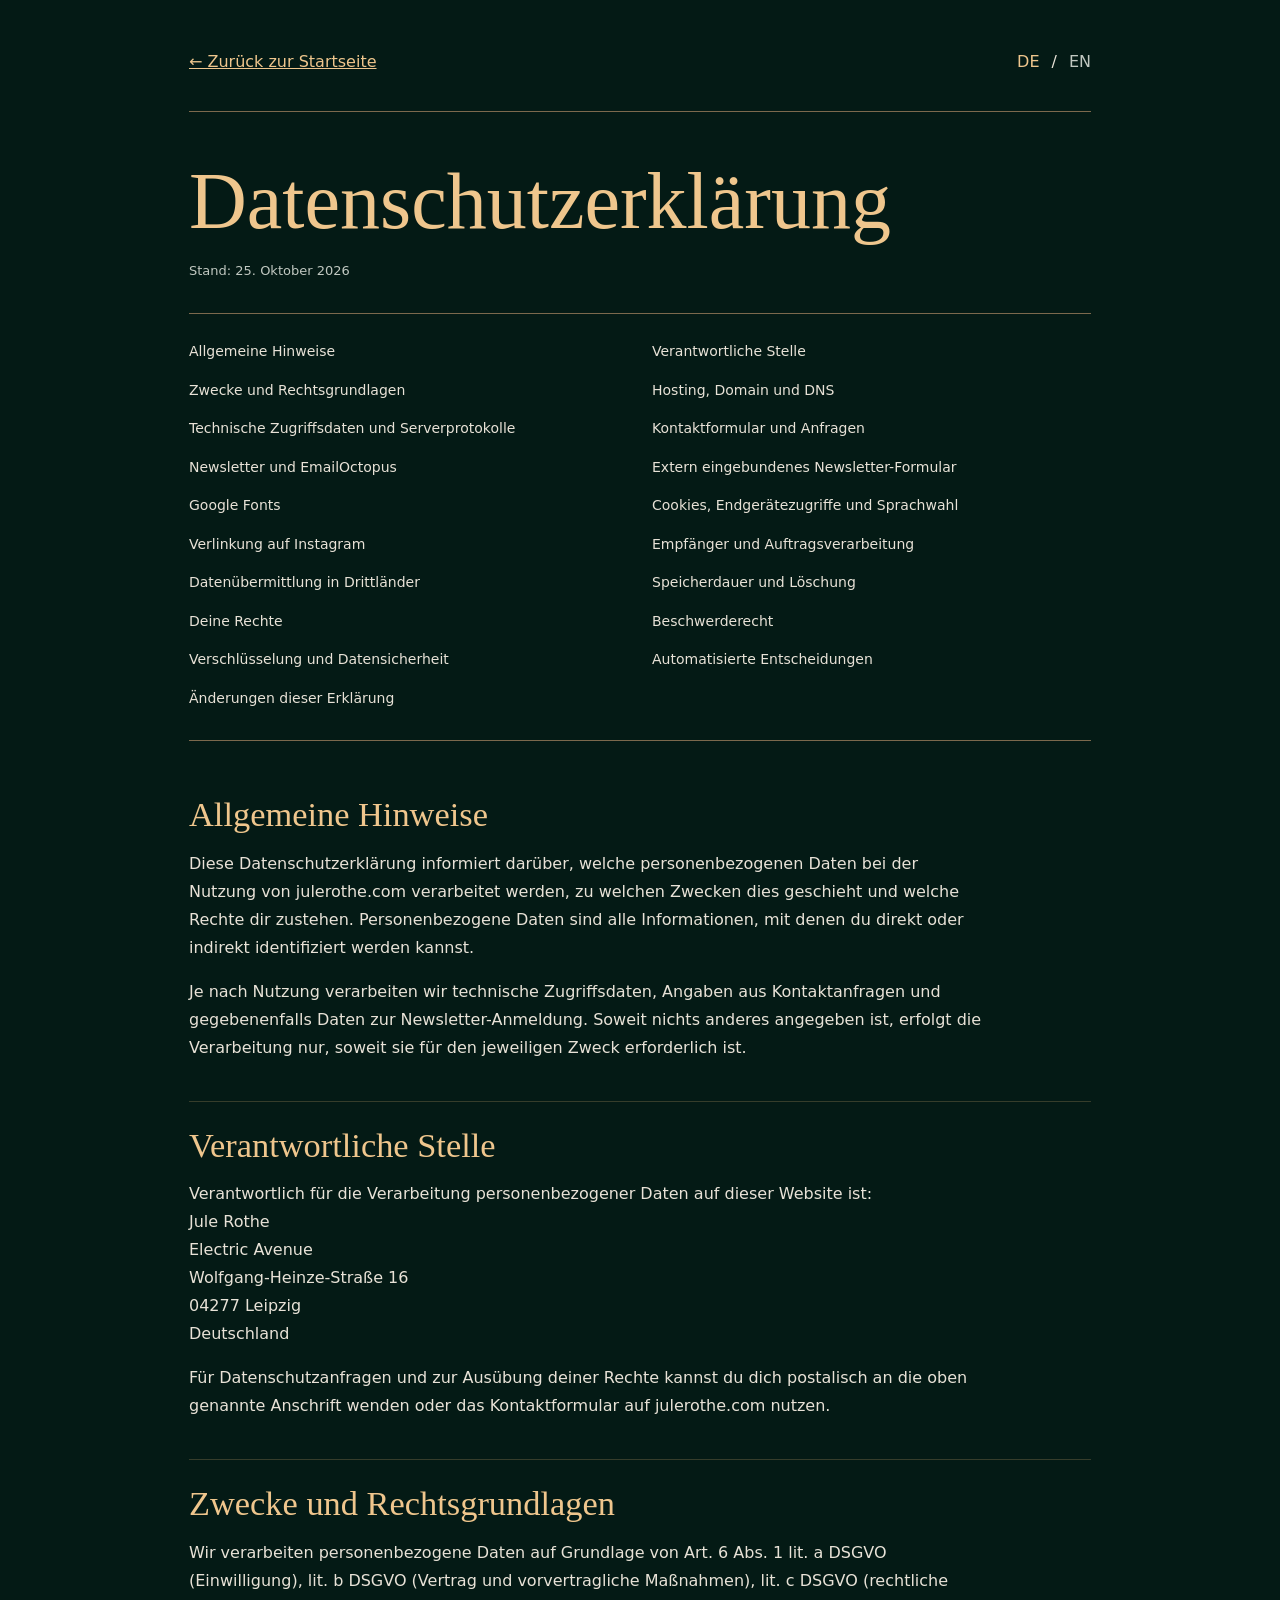
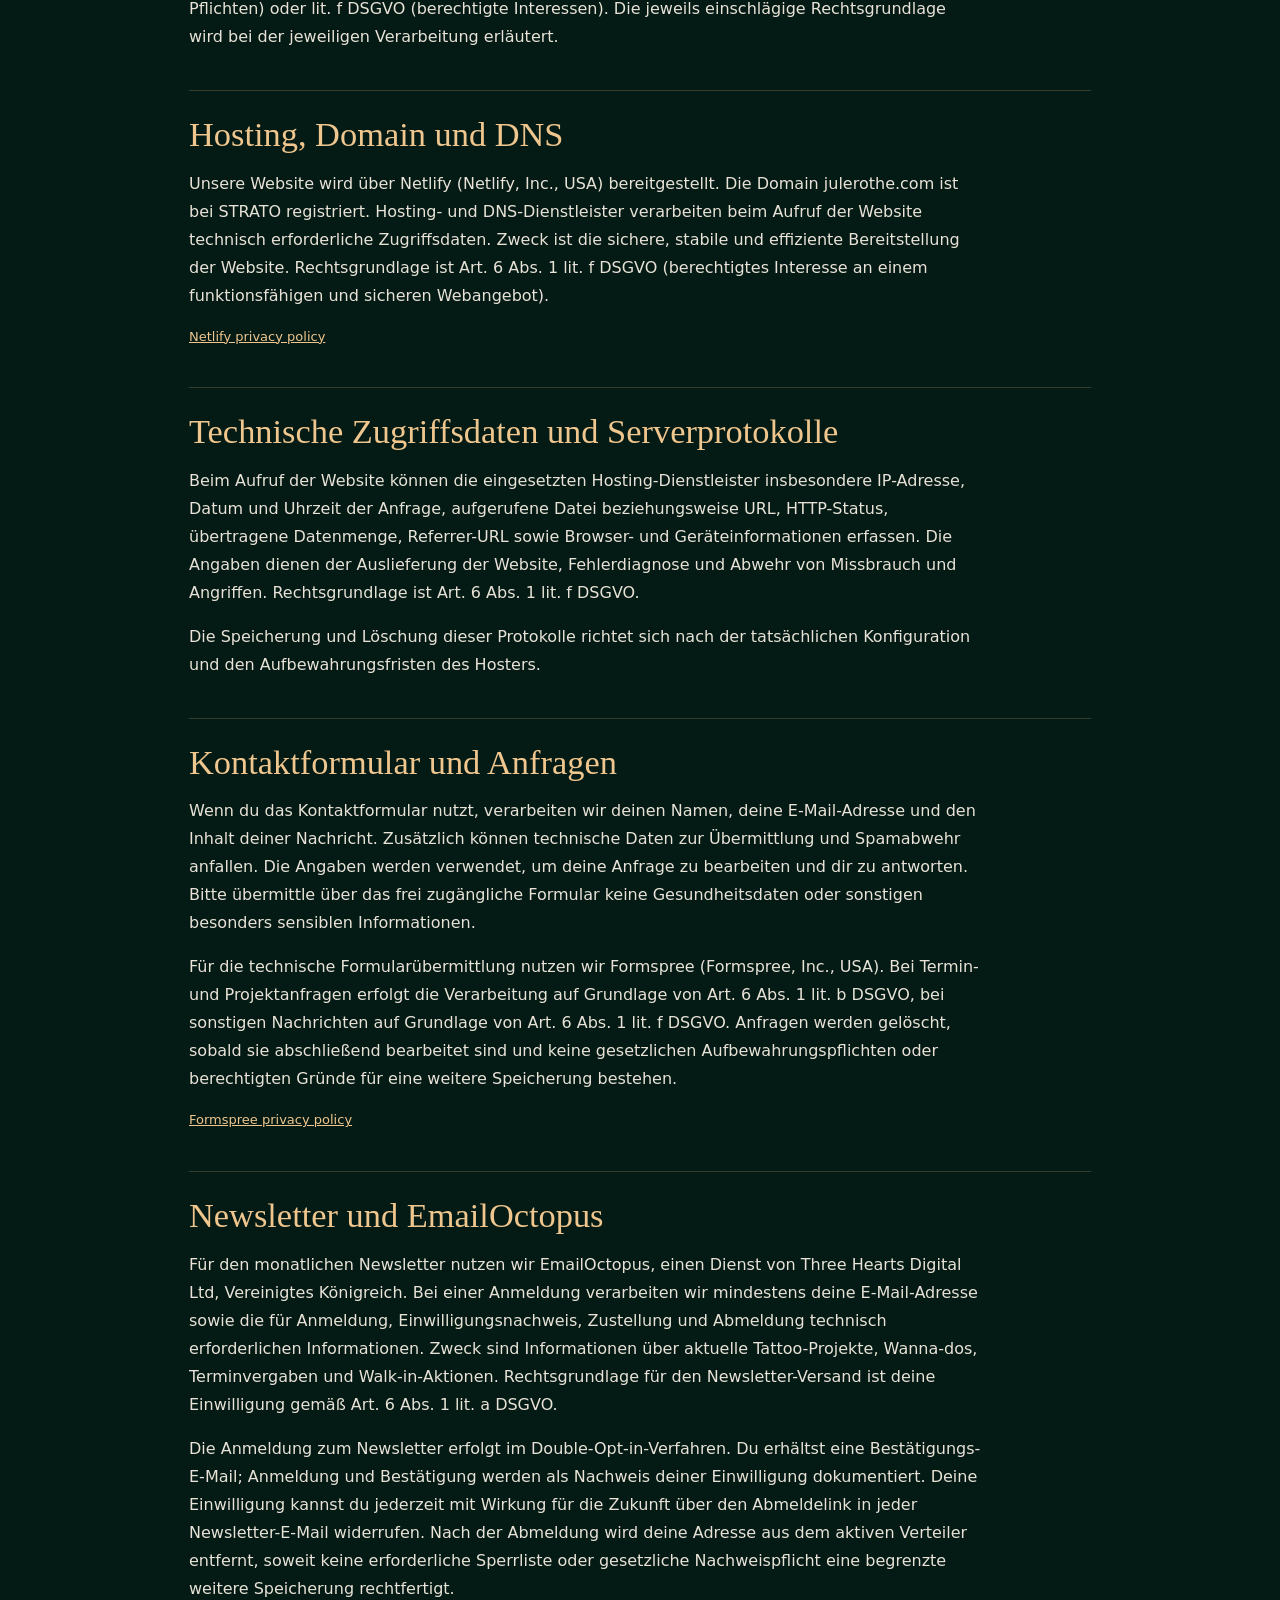
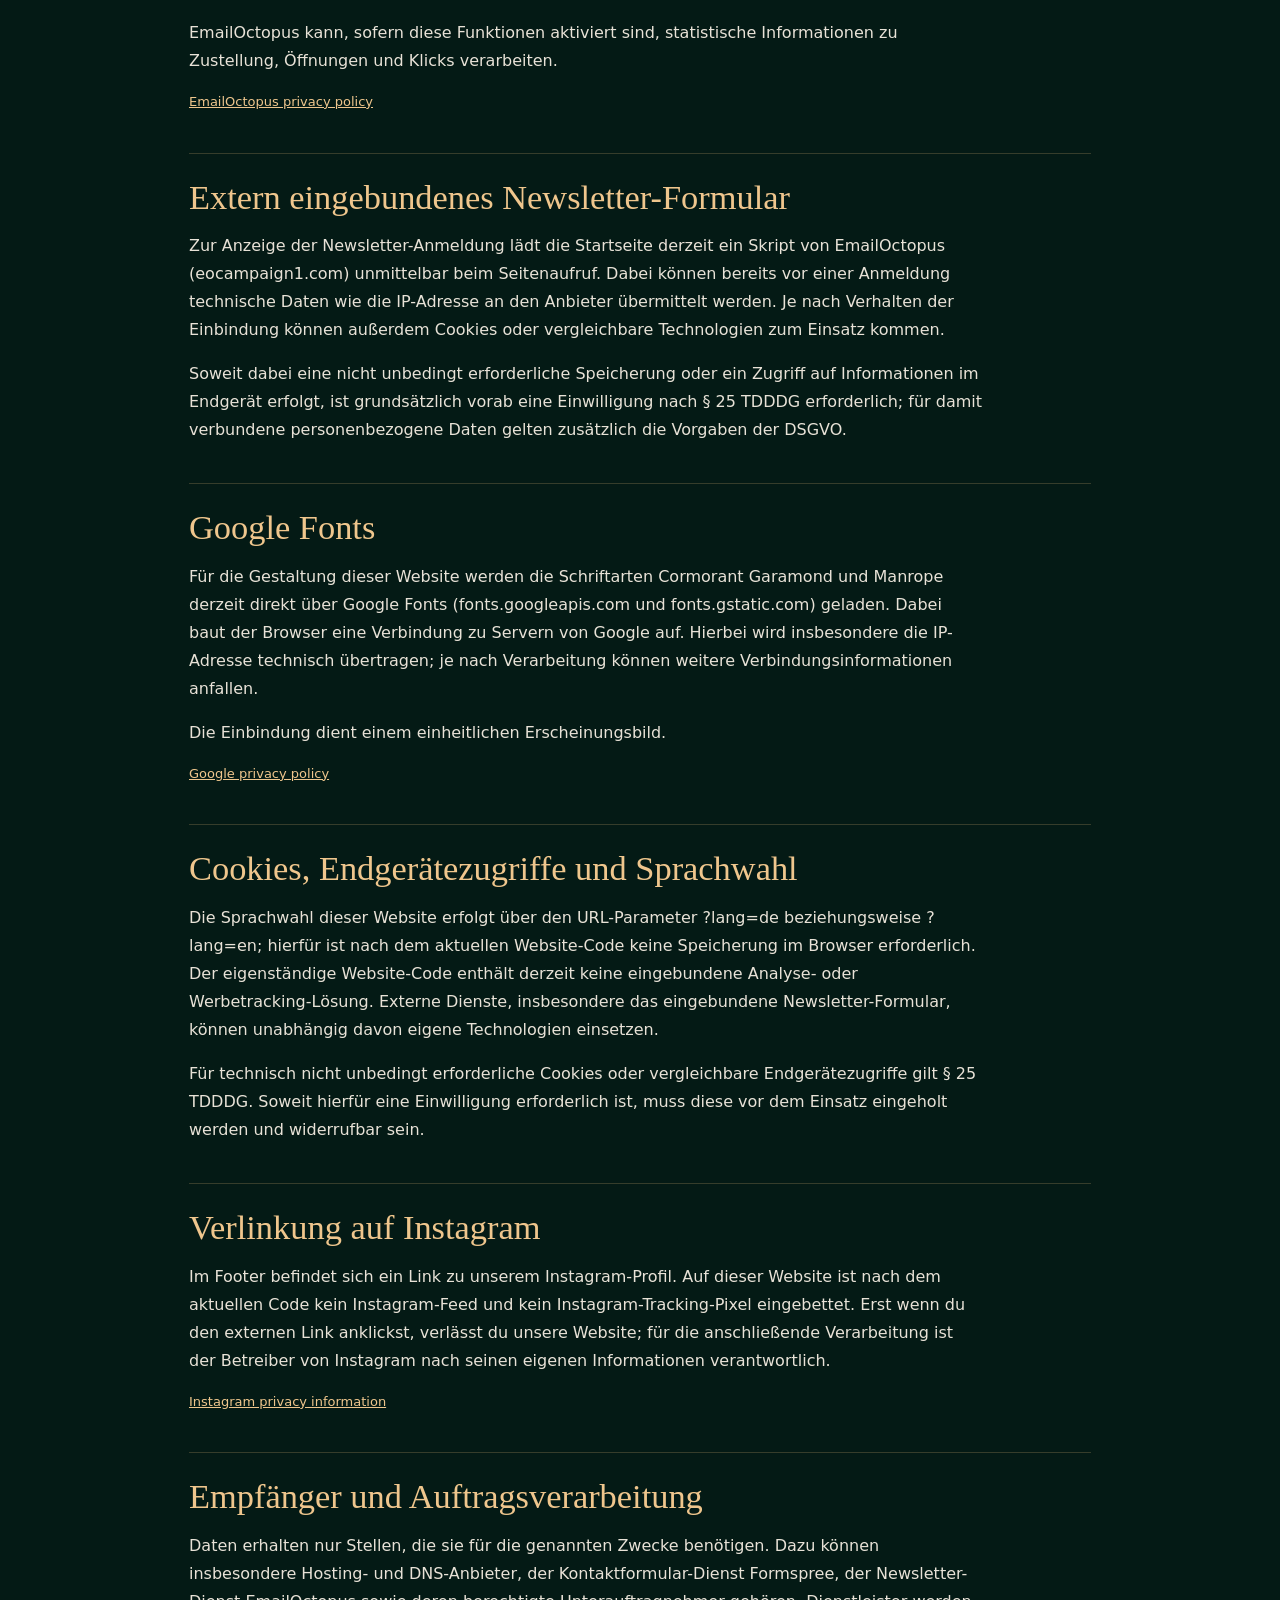
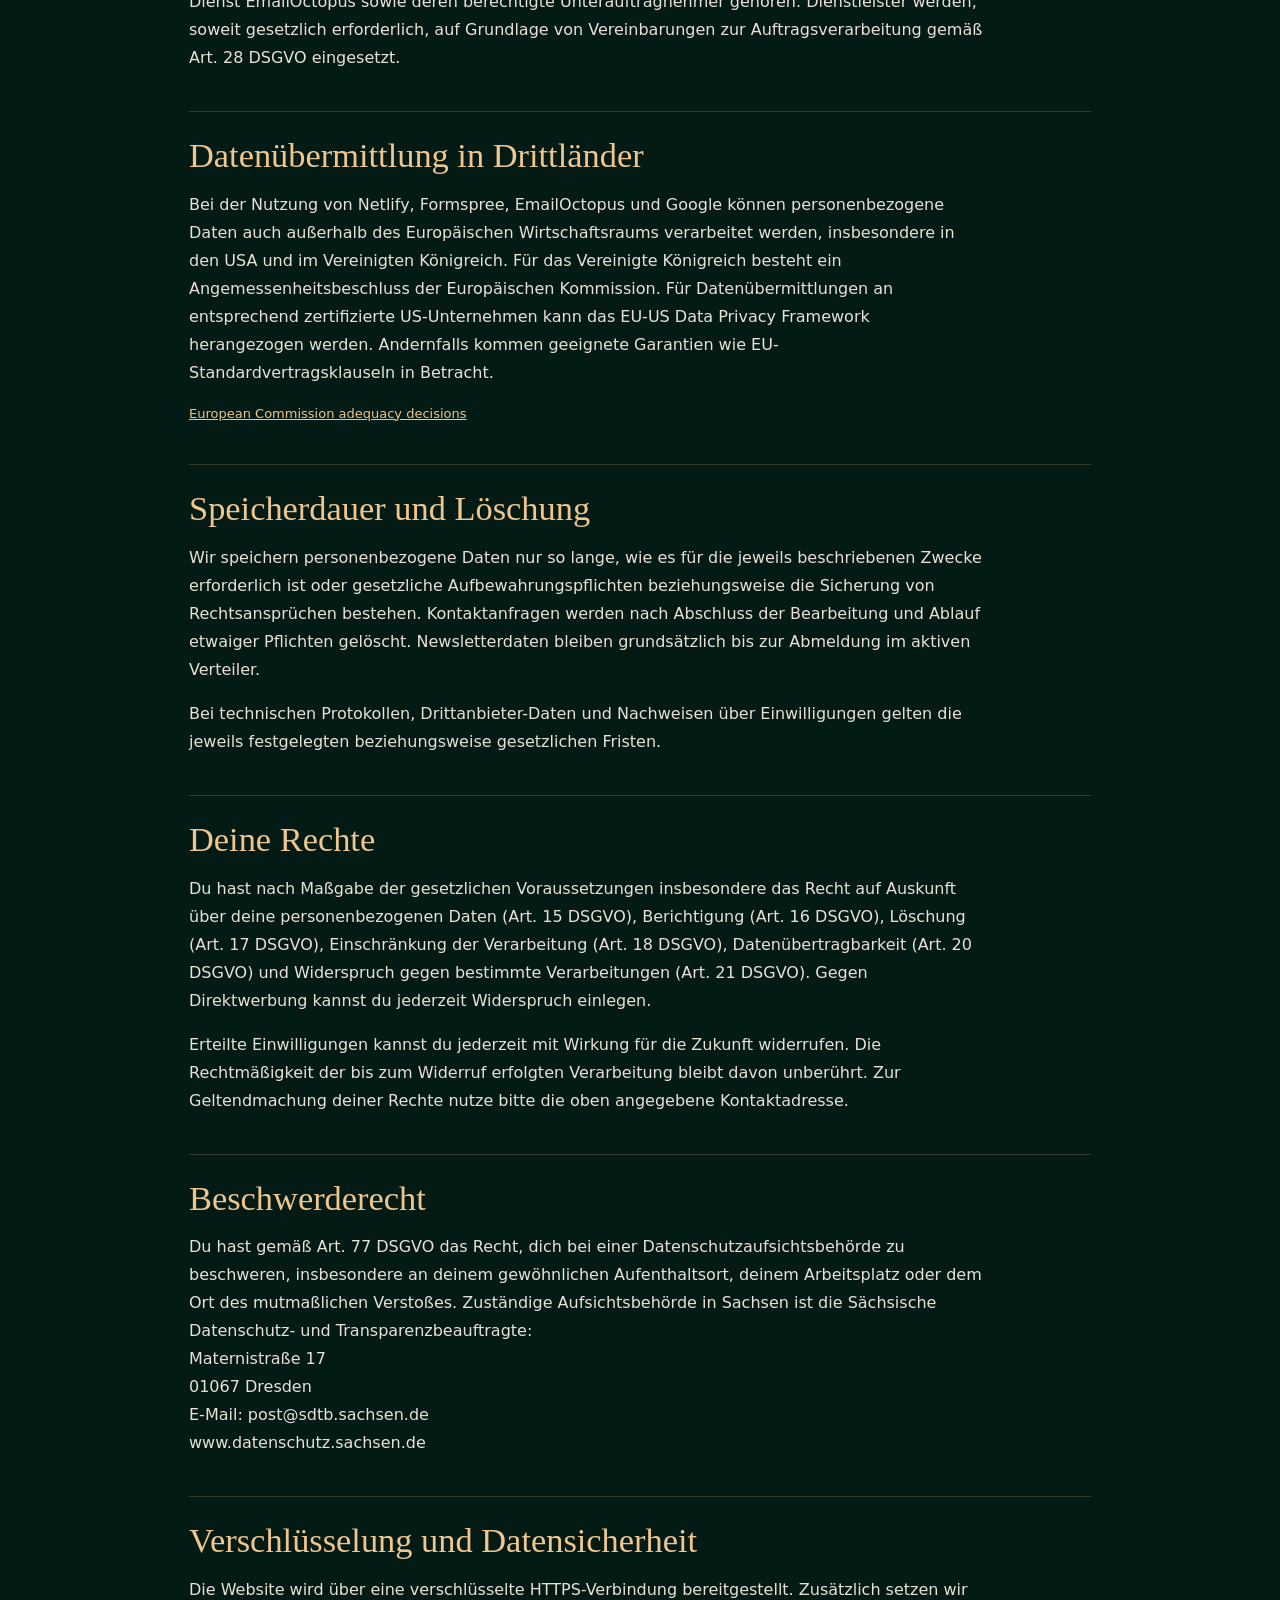
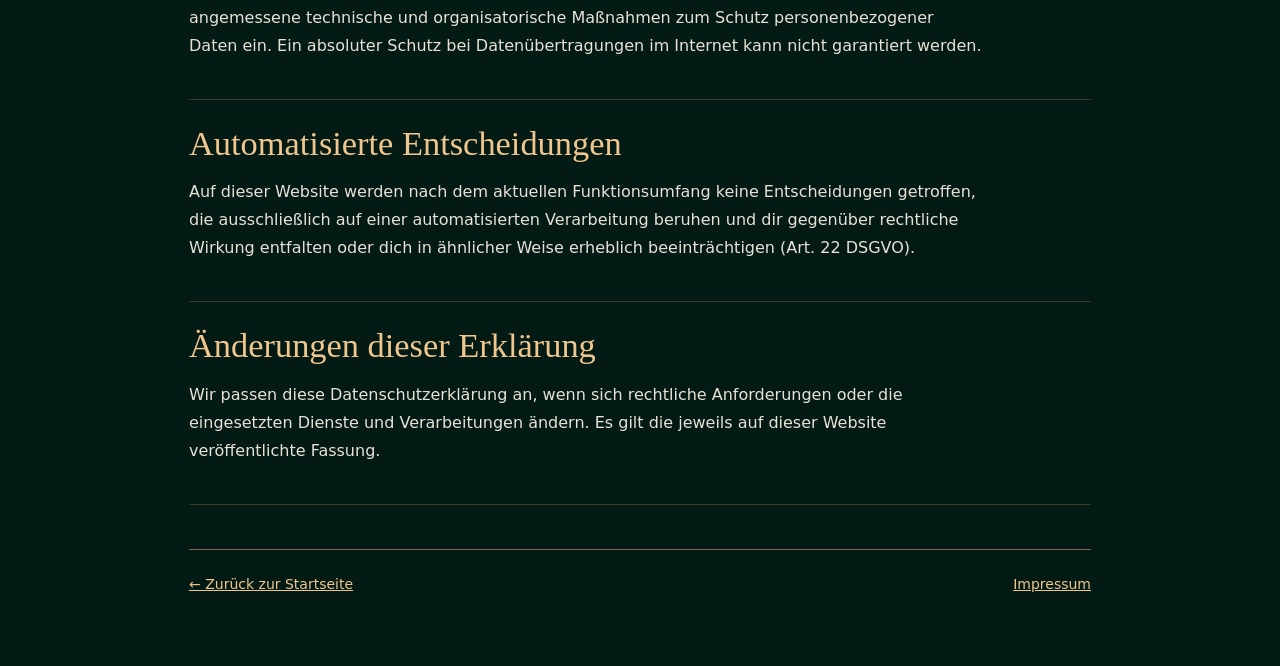
==== commit b143eab7: "Replace legal draft with public privacy policy and Leipzig address" ====
--- a/datenschutz.html
+++ b/datenschutz.html
@@ -3,7 +3,6 @@
 <head>
   <meta charset="utf-8">
   <meta name="viewport" content="width=device-width,initial-scale=1">
-  <meta name="robots" content="noindex">
   <meta name="description" data-i18n-content="legal.privacy.metaDescription" content="Informationen zum Datenschutz auf julerothe.com">
   <title>Datenschutz | Jule Rothe</title>
   <link rel="icon" type="image/svg+xml" href="./favicon.svg">
@@ -22,8 +21,6 @@
   a:hover{text-decoration:none}
   p{max-width:78ch;margin:0 0 16px;white-space:pre-line;overflow-wrap:anywhere}
   .date{color:var(--muted);font-size:13px;margin-bottom:22px}
-  .notice{border-left:3px solid var(--gold);background:#102d22;padding:18px 22px;margin:26px 0 30px}
-  .notice p{margin:0}
   .toc{display:grid;grid-template-columns:repeat(2,minmax(0,1fr));gap:4px 24px;padding:20px 0 25px;margin:30px 0;border-block:1px solid var(--rule)}
   .toc a{color:var(--text);text-decoration:none;font-size:14px;padding:5px 0}
   .toc a:hover,.toc a:focus-visible{color:var(--gold);text-decoration:underline}
@@ -33,7 +30,7 @@
   .language-switch a{color:var(--muted);text-decoration:none}
   .language-switch a[aria-current="true"],.language-switch a:hover{color:var(--gold)}
   footer{margin-top:44px;border-top:1px solid var(--rule);padding-top:22px;font-size:14px}
-  @media(max-width:600px){.wrap{padding:25px 18px 48px}.toc{grid-template-columns:1fr}.notice{padding:15px}}
+  @media(max-width:600px){.wrap{padding:25px 18px 48px}.toc{grid-template-columns:1fr}}
   </style>
   <script type="module" src="./i18n.js"></script>
 </head>
@@ -50,7 +47,6 @@
 <main>
   <h1 data-i18n="legal.privacy.title">Datenschutzerklärung</h1>
   <p class="date" data-i18n="legal.privacy.updated">Stand: 25. Oktober 2026</p>
-  <div class="notice"><p data-i18n="legal.privacy.warning">Arbeitsvorlage: Vor dem produktiven Einsatz sind die gekennzeichneten Angaben zu ergänzen und die beschriebenen Verarbeitungen anhand der tatsächlichen Website-Konfiguration zu prüfen.</p></div>
   <nav class="toc" data-i18n-aria-label="legal.privacy.tocLabel" aria-label="Inhaltsverzeichnis">
     <a href="#overview" data-i18n="legal.privacy.overview.heading">Allgemeine Hinweise</a>
     <a href="#controller" data-i18n="legal.privacy.controller.heading">Verantwortliche Stelle</a>
@@ -81,11 +77,11 @@
     <h2 id="controller-heading" data-i18n="legal.privacy.controller.heading">Verantwortliche Stelle</h2>
     <p data-i18n="legal.privacy.controller.p1">Verantwortlich für die Verarbeitung personenbezogener Daten auf dieser Website ist:
 Jule Rothe
-[Vollständiger rechtlicher Name bzw. Geschäftsbezeichnung prüfen]
-[Straße und Hausnummer]
-[Postleitzahl und Ort]
-E-Mail: [E-Mail-Adresse für Datenschutzanfragen]</p>
-    <p data-i18n="legal.privacy.controller.p2">Die verantwortliche Stelle entscheidet über Zwecke und Mittel der Verarbeitung. Sollte gesetzlich ein Datenschutzbeauftragter zu benennen sein, müssen dessen Kontaktdaten hier zusätzlich ergänzt werden.</p>
+Electric Avenue
+Wolfgang-Heinze-Straße 16
+04277 Leipzig
+Deutschland</p>
+    <p data-i18n="legal.privacy.controller.p2">Für Datenschutzanfragen und zur Ausübung deiner Rechte kannst du dich postalisch an die oben genannte Anschrift wenden oder das Kontaktformular auf julerothe.com nutzen.</p>
   </section>
   <section id="lawful" aria-labelledby="lawful-heading">
     <h2 id="lawful-heading" data-i18n="legal.privacy.lawful.heading">Zwecke und Rechtsgrundlagen</h2>
@@ -93,43 +89,43 @@
   </section>
   <section id="hosting" aria-labelledby="hosting-heading">
     <h2 id="hosting-heading" data-i18n="legal.privacy.hosting.heading">Hosting, Domain und DNS</h2>
-    <p data-i18n="legal.privacy.hosting.p1">Die Website ist für die Bereitstellung über Netlify angebunden (Netlify, Inc., USA). Die Domain wurde bei STRATO registriert. Hosting- und DNS-Dienstleister können bei technischen Anfragen unter anderem IP-Adressen und Verbindungsdaten verarbeiten. Zweck ist die sichere, stabile und effiziente Bereitstellung der Website. Rechtsgrundlage ist Art. 6 Abs. 1 lit. f DSGVO, unser berechtigtes Interesse an einem funktionsfähigen und sicheren Internetangebot.</p>
-    <p data-i18n="legal.privacy.hosting.p2">[Vor Veröffentlichung prüfen: Welcher Dienst liefert julerothe.com tatsächlich aus? Ist zusätzlich eine öffentlich erreichbare GitHub-Pages-Version aktiv? Angaben zu eingesetzten Dienstleistern, möglichen CDN-Unterauftragnehmern, Auftragsverarbeitungsvereinbarungen und Speicherfristen entsprechend ergänzen.]</p>
+    <p data-i18n="legal.privacy.hosting.p1">Unsere Website wird über Netlify (Netlify, Inc., USA) bereitgestellt. Die Domain julerothe.com ist bei STRATO registriert. Hosting- und DNS-Dienstleister verarbeiten beim Aufruf der Website technisch erforderliche Zugriffsdaten. Zweck ist die sichere, stabile und effiziente Bereitstellung der Website. Rechtsgrundlage ist Art. 6 Abs. 1 lit. f DSGVO (berechtigtes Interesse an einem funktionsfähigen und sicheren Webangebot).</p>
+    
     <p class="source"><a href="https://www.netlify.com/privacy/" target="_blank" rel="noopener noreferrer" data-i18n="legal.privacy.hosting.link1">Netlify privacy policy</a></p>
   </section>
   <section id="logs" aria-labelledby="logs-heading">
     <h2 id="logs-heading" data-i18n="legal.privacy.logs.heading">Technische Zugriffsdaten und Serverprotokolle</h2>
     <p data-i18n="legal.privacy.logs.p1">Beim Aufruf der Website können die eingesetzten Hosting-Dienstleister insbesondere IP-Adresse, Datum und Uhrzeit der Anfrage, aufgerufene Datei beziehungsweise URL, HTTP-Status, übertragene Datenmenge, Referrer-URL sowie Browser- und Geräteinformationen erfassen. Die Angaben dienen der Auslieferung der Website, Fehlerdiagnose und Abwehr von Missbrauch und Angriffen. Rechtsgrundlage ist Art. 6 Abs. 1 lit. f DSGVO.</p>
-    <p data-i18n="legal.privacy.logs.p2">Die Speicherung und Löschung dieser Protokolle richtet sich nach der tatsächlichen Konfiguration und den Aufbewahrungsfristen des Hosters. [Konkrete Speicherfrist und gegebenenfalls Sicherheitsausnahmen prüfen und ergänzen.]</p>
+    <p data-i18n="legal.privacy.logs.p2">Die Speicherung und Löschung dieser Protokolle richtet sich nach der tatsächlichen Konfiguration und den Aufbewahrungsfristen des Hosters.</p>
   </section>
   <section id="contact" aria-labelledby="contact-heading">
     <h2 id="contact-heading" data-i18n="legal.privacy.contact.heading">Kontaktformular und Anfragen</h2>
     <p data-i18n="legal.privacy.contact.p1">Wenn du das Kontaktformular nutzt, verarbeiten wir deinen Namen, deine E-Mail-Adresse und den Inhalt deiner Nachricht. Zusätzlich können technische Daten zur Übermittlung und Spamabwehr anfallen. Die Angaben werden verwendet, um deine Anfrage zu bearbeiten und dir zu antworten. Bitte übermittle über das frei zugängliche Formular keine Gesundheitsdaten oder sonstigen besonders sensiblen Informationen.</p>
-    <p data-i18n="legal.privacy.contact.p2">Für die technische Formularübermittlung nutzen wir Formspree (Formspree, Inc., USA). Bei Termin- und Projektanfragen erfolgt die Verarbeitung auf Grundlage von Art. 6 Abs. 1 lit. b DSGVO, bei sonstigen Nachrichten auf Grundlage von Art. 6 Abs. 1 lit. f DSGVO. Anfragen werden gelöscht, sobald sie abschließend bearbeitet sind und keine gesetzlichen Aufbewahrungspflichten oder berechtigten Gründe für eine weitere Speicherung bestehen. [Tatsächliche Löschroutine und Speicherfrist in Formspree und im E-Mail-Postfach prüfen.]</p>
+    <p data-i18n="legal.privacy.contact.p2">Für die technische Formularübermittlung nutzen wir Formspree (Formspree, Inc., USA). Bei Termin- und Projektanfragen erfolgt die Verarbeitung auf Grundlage von Art. 6 Abs. 1 lit. b DSGVO, bei sonstigen Nachrichten auf Grundlage von Art. 6 Abs. 1 lit. f DSGVO. Anfragen werden gelöscht, sobald sie abschließend bearbeitet sind und keine gesetzlichen Aufbewahrungspflichten oder berechtigten Gründe für eine weitere Speicherung bestehen.</p>
     <p class="source"><a href="https://formspree.io/legal/privacy-policy/" target="_blank" rel="noopener noreferrer" data-i18n="legal.privacy.contact.link1">Formspree privacy policy</a></p>
   </section>
   <section id="newsletter" aria-labelledby="newsletter-heading">
     <h2 id="newsletter-heading" data-i18n="legal.privacy.newsletter.heading">Newsletter und EmailOctopus</h2>
     <p data-i18n="legal.privacy.newsletter.p1">Für den monatlichen Newsletter nutzen wir EmailOctopus, einen Dienst von Three Hearts Digital Ltd, Vereinigtes Königreich. Bei einer Anmeldung verarbeiten wir mindestens deine E-Mail-Adresse sowie die für Anmeldung, Einwilligungsnachweis, Zustellung und Abmeldung technisch erforderlichen Informationen. Zweck sind Informationen über aktuelle Tattoo-Projekte, Wanna-dos, Terminvergaben und Walk-in-Aktionen. Rechtsgrundlage für den Newsletter-Versand ist deine Einwilligung gemäß Art. 6 Abs. 1 lit. a DSGVO.</p>
-    <p data-i18n="legal.privacy.newsletter.p2">Du kannst deine Einwilligung jederzeit mit Wirkung für die Zukunft widerrufen, insbesondere über den Abmeldelink in jeder Newsletter-E-Mail. Nach der Abmeldung wird deine Adresse aus dem aktiven Verteiler entfernt, soweit keine erforderliche Sperrliste oder gesetzliche Nachweispflicht eine begrenzte weitere Speicherung rechtfertigt. [Double-Opt-in und Speicherung des Einwilligungsnachweises vor Veröffentlichung aktivieren beziehungsweise überprüfen.]</p>
-    <p data-i18n="legal.privacy.newsletter.p3">EmailOctopus kann, sofern diese Funktionen aktiviert sind, statistische Informationen zu Zustellung, Öffnungen und Klicks verarbeiten. [Prüfen, ob Öffnungs- und Klicktracking aktiviert ist; gegebenenfalls Rechtsgrundlage, Einwilligung und Aufbewahrungsfrist konkretisieren.]</p>
+    <p data-i18n="legal.privacy.newsletter.p2">Die Anmeldung zum Newsletter erfolgt im Double-Opt-in-Verfahren. Du erhältst eine Bestätigungs-E-Mail; Anmeldung und Bestätigung werden als Nachweis deiner Einwilligung dokumentiert. Deine Einwilligung kannst du jederzeit mit Wirkung für die Zukunft über den Abmeldelink in jeder Newsletter-E-Mail widerrufen. Nach der Abmeldung wird deine Adresse aus dem aktiven Verteiler entfernt, soweit keine erforderliche Sperrliste oder gesetzliche Nachweispflicht eine begrenzte weitere Speicherung rechtfertigt.</p>
+    <p data-i18n="legal.privacy.newsletter.p3">EmailOctopus kann, sofern diese Funktionen aktiviert sind, statistische Informationen zu Zustellung, Öffnungen und Klicks verarbeiten.</p>
     <p class="source"><a href="https://emailoctopus.com/legal/privacy" target="_blank" rel="noopener noreferrer" data-i18n="legal.privacy.newsletter.link1">EmailOctopus privacy policy</a></p>
   </section>
   <section id="embed" aria-labelledby="embed-heading">
     <h2 id="embed-heading" data-i18n="legal.privacy.embed.heading">Extern eingebundenes Newsletter-Formular</h2>
     <p data-i18n="legal.privacy.embed.p1">Zur Anzeige der Newsletter-Anmeldung lädt die Startseite derzeit ein Skript von EmailOctopus (eocampaign1.com) unmittelbar beim Seitenaufruf. Dabei können bereits vor einer Anmeldung technische Daten wie die IP-Adresse an den Anbieter übermittelt werden. Je nach Verhalten der Einbindung können außerdem Cookies oder vergleichbare Technologien zum Einsatz kommen.</p>
-    <p data-i18n="legal.privacy.embed.p2">Soweit dabei eine nicht unbedingt erforderliche Speicherung oder ein Zugriff auf Informationen im Endgerät erfolgt, ist grundsätzlich vorab eine Einwilligung nach § 25 TDDDG erforderlich; für damit verbundene personenbezogene Daten gelten zusätzlich die Vorgaben der DSGVO. [Skript und Cookies technisch prüfen; erforderlichenfalls eine echte vorgelagerte Einwilligung oder eine Zwei-Klick-Lösung umsetzen. Ein Datenschutzhinweis allein ersetzt diese nicht.]</p>
+    <p data-i18n="legal.privacy.embed.p2">Soweit dabei eine nicht unbedingt erforderliche Speicherung oder ein Zugriff auf Informationen im Endgerät erfolgt, ist grundsätzlich vorab eine Einwilligung nach § 25 TDDDG erforderlich; für damit verbundene personenbezogene Daten gelten zusätzlich die Vorgaben der DSGVO.</p>
   </section>
   <section id="fonts" aria-labelledby="fonts-heading">
     <h2 id="fonts-heading" data-i18n="legal.privacy.fonts.heading">Google Fonts</h2>
     <p data-i18n="legal.privacy.fonts.p1">Für die Gestaltung dieser Website werden die Schriftarten Cormorant Garamond und Manrope derzeit direkt über Google Fonts (fonts.googleapis.com und fonts.gstatic.com) geladen. Dabei baut der Browser eine Verbindung zu Servern von Google auf. Hierbei wird insbesondere die IP-Adresse technisch übertragen; je nach Verarbeitung können weitere Verbindungsinformationen anfallen.</p>
-    <p data-i18n="legal.privacy.fonts.p2">Die Einbindung dient einem einheitlichen Erscheinungsbild. [Vor produktiver Veröffentlichung ist die datenschutzrechtliche Zulässigkeit zu klären. Empfehlung: Schriftarten mit geprüfter Lizenz lokal hosten, sodass beim Seitenaufruf keine Verbindung zu Google Fonts erforderlich ist. Danach diesen Abschnitt anpassen.]</p>
+    <p data-i18n="legal.privacy.fonts.p2">Die Einbindung dient einem einheitlichen Erscheinungsbild.</p>
     <p class="source"><a href="https://policies.google.com/privacy" target="_blank" rel="noopener noreferrer" data-i18n="legal.privacy.fonts.link1">Google privacy policy</a></p>
   </section>
   <section id="cookies" aria-labelledby="cookies-heading">
     <h2 id="cookies-heading" data-i18n="legal.privacy.cookies.heading">Cookies, Endgerätezugriffe und Sprachwahl</h2>
     <p data-i18n="legal.privacy.cookies.p1">Die Sprachwahl dieser Website erfolgt über den URL-Parameter ?lang=de beziehungsweise ?lang=en; hierfür ist nach dem aktuellen Website-Code keine Speicherung im Browser erforderlich. Der eigenständige Website-Code enthält derzeit keine eingebundene Analyse- oder Werbetracking-Lösung. Externe Dienste, insbesondere das eingebundene Newsletter-Formular, können unabhängig davon eigene Technologien einsetzen.</p>
-    <p data-i18n="legal.privacy.cookies.p2">Für technisch nicht unbedingt erforderliche Cookies oder vergleichbare Endgerätezugriffe gilt § 25 TDDDG. Soweit hierfür eine Einwilligung erforderlich ist, muss diese vor dem Einsatz eingeholt werden und widerrufbar sein. [Tatsächliche Cookie- und Speicherzugriffe im Browser und gegebenenfalls ein Consent-Management-System einschließlich Widerrufsmöglichkeit prüfen.]</p>
+    <p data-i18n="legal.privacy.cookies.p2">Für technisch nicht unbedingt erforderliche Cookies oder vergleichbare Endgerätezugriffe gilt § 25 TDDDG. Soweit hierfür eine Einwilligung erforderlich ist, muss diese vor dem Einsatz eingeholt werden und widerrufbar sein.</p>
   </section>
   <section id="instagram" aria-labelledby="instagram-heading">
     <h2 id="instagram-heading" data-i18n="legal.privacy.instagram.heading">Verlinkung auf Instagram</h2>
@@ -139,18 +135,18 @@
   <section id="recipients" aria-labelledby="recipients-heading">
     <h2 id="recipients-heading" data-i18n="legal.privacy.recipients.heading">Empfänger und Auftragsverarbeitung</h2>
     <p data-i18n="legal.privacy.recipients.p1">Daten erhalten nur Stellen, die sie für die genannten Zwecke benötigen. Dazu können insbesondere Hosting- und DNS-Anbieter, der Kontaktformular-Dienst Formspree, der Newsletter-Dienst EmailOctopus sowie deren berechtigte Unterauftragnehmer gehören. Dienstleister werden, soweit gesetzlich erforderlich, auf Grundlage von Vereinbarungen zur Auftragsverarbeitung gemäß Art. 28 DSGVO eingesetzt.</p>
-    <p data-i18n="legal.privacy.recipients.p2">[Vor Veröffentlichung Verträge zur Auftragsverarbeitung, Unterauftragnehmer und konkrete Empfängerkategorien bei allen verwendeten Anbietern prüfen.]</p>
+    
   </section>
   <section id="transfers" aria-labelledby="transfers-heading">
     <h2 id="transfers-heading" data-i18n="legal.privacy.transfers.heading">Datenübermittlung in Drittländer</h2>
     <p data-i18n="legal.privacy.transfers.p1">Bei der Nutzung von Netlify, Formspree, EmailOctopus und Google können personenbezogene Daten auch außerhalb des Europäischen Wirtschaftsraums verarbeitet werden, insbesondere in den USA und im Vereinigten Königreich. Für das Vereinigte Königreich besteht ein Angemessenheitsbeschluss der Europäischen Kommission. Für Datenübermittlungen an entsprechend zertifizierte US-Unternehmen kann das EU-US Data Privacy Framework herangezogen werden. Andernfalls kommen geeignete Garantien wie EU-Standardvertragsklauseln in Betracht.</p>
-    <p data-i18n="legal.privacy.transfers.p2">[Für jeden konkret eingesetzten Anbieter Zertifizierungsstatus, vertragliche Garantien und gegebenenfalls ergänzende Maßnahmen prüfen; keine pauschale Absicherung unterstellen.]</p>
+    
     <p class="source"><a href="https://commission.europa.eu/law/law-topic/data-protection/international-dimension-data-protection/adequacy-decisions_en" target="_blank" rel="noopener noreferrer" data-i18n="legal.privacy.transfers.link1">European Commission adequacy decisions</a></p>
   </section>
   <section id="retention" aria-labelledby="retention-heading">
     <h2 id="retention-heading" data-i18n="legal.privacy.retention.heading">Speicherdauer und Löschung</h2>
     <p data-i18n="legal.privacy.retention.p1">Wir speichern personenbezogene Daten nur so lange, wie es für die jeweils beschriebenen Zwecke erforderlich ist oder gesetzliche Aufbewahrungspflichten beziehungsweise die Sicherung von Rechtsansprüchen bestehen. Kontaktanfragen werden nach Abschluss der Bearbeitung und Ablauf etwaiger Pflichten gelöscht. Newsletterdaten bleiben grundsätzlich bis zur Abmeldung im aktiven Verteiler.</p>
-    <p data-i18n="legal.privacy.retention.p2">Bei technischen Protokollen, Drittanbieter-Daten und Nachweisen über Einwilligungen gelten die jeweils festgelegten beziehungsweise gesetzlichen Fristen. [Anbieterfristen, tatsächliche Löschroutinen und erforderliche Fristen für Geschäftskorrespondenz konkret ergänzen.]</p>
+    <p data-i18n="legal.privacy.retention.p2">Bei technischen Protokollen, Drittanbieter-Daten und Nachweisen über Einwilligungen gelten die jeweils festgelegten beziehungsweise gesetzlichen Fristen.</p>
   </section>
   <section id="rights" aria-labelledby="rights-heading">
     <h2 id="rights-heading" data-i18n="legal.privacy.rights.heading">Deine Rechte</h2>
@@ -159,11 +155,15 @@
   </section>
   <section id="complaint" aria-labelledby="complaint-heading">
     <h2 id="complaint-heading" data-i18n="legal.privacy.complaint.heading">Beschwerderecht</h2>
-    <p data-i18n="legal.privacy.complaint.p1">Du hast gemäß Art. 77 DSGVO das Recht, dich bei einer Datenschutzaufsichtsbehörde zu beschweren, insbesondere an deinem gewöhnlichen Aufenthaltsort, deinem Arbeitsplatz oder dem Ort des mutmaßlichen Verstoßes. [Zuständige Landesdatenschutzaufsichtsbehörde nach dem tatsächlichen Unternehmenssitz ergänzen.]</p>
+    <p data-i18n="legal.privacy.complaint.p1">Du hast gemäß Art. 77 DSGVO das Recht, dich bei einer Datenschutzaufsichtsbehörde zu beschweren, insbesondere an deinem gewöhnlichen Aufenthaltsort, deinem Arbeitsplatz oder dem Ort des mutmaßlichen Verstoßes. Zuständige Aufsichtsbehörde in Sachsen ist die Sächsische Datenschutz- und Transparenzbeauftragte:
+Maternistraße 17
+01067 Dresden
+E-Mail: post@sdtb.sachsen.de
+www.datenschutz.sachsen.de</p>
   </section>
   <section id="security" aria-labelledby="security-heading">
     <h2 id="security-heading" data-i18n="legal.privacy.security.heading">Verschlüsselung und Datensicherheit</h2>
-    <p data-i18n="legal.privacy.security.p1">Die Website soll über eine verschlüsselte HTTPS-Verbindung bereitgestellt werden. Ein Schloss-Symbol im Browser zeigt an, dass die Verbindung verschlüsselt ist. Zusätzlich werden angemessene technische und organisatorische Maßnahmen zum Schutz personenbezogener Daten eingesetzt. Ein absoluter Schutz bei Datenübertragungen im Internet kann nicht garantiert werden.</p>
+    <p data-i18n="legal.privacy.security.p1">Die Website wird über eine verschlüsselte HTTPS-Verbindung bereitgestellt. Zusätzlich setzen wir angemessene technische und organisatorische Maßnahmen zum Schutz personenbezogener Daten ein. Ein absoluter Schutz bei Datenübertragungen im Internet kann nicht garantiert werden.</p>
   </section>
   <section id="automation" aria-labelledby="automation-heading">
     <h2 id="automation-heading" data-i18n="legal.privacy.automation.heading">Automatisierte Entscheidungen</h2>
